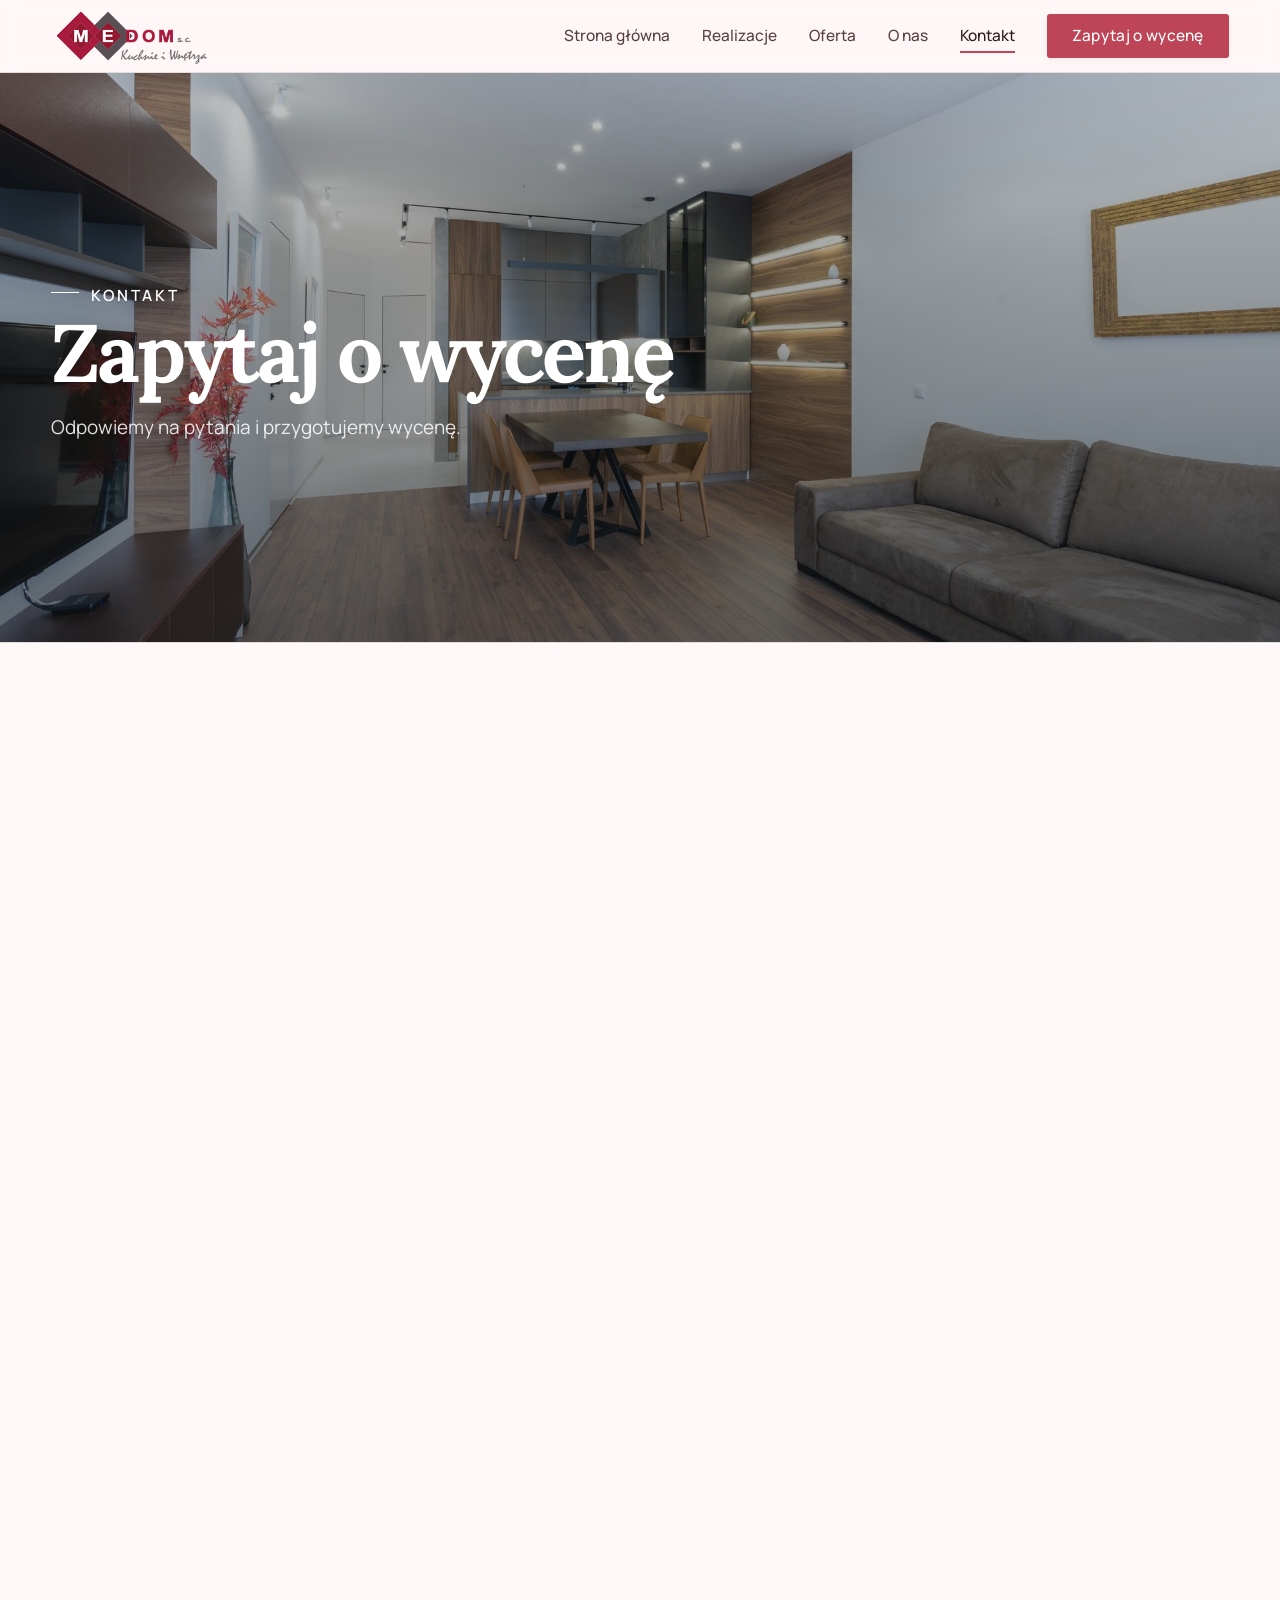
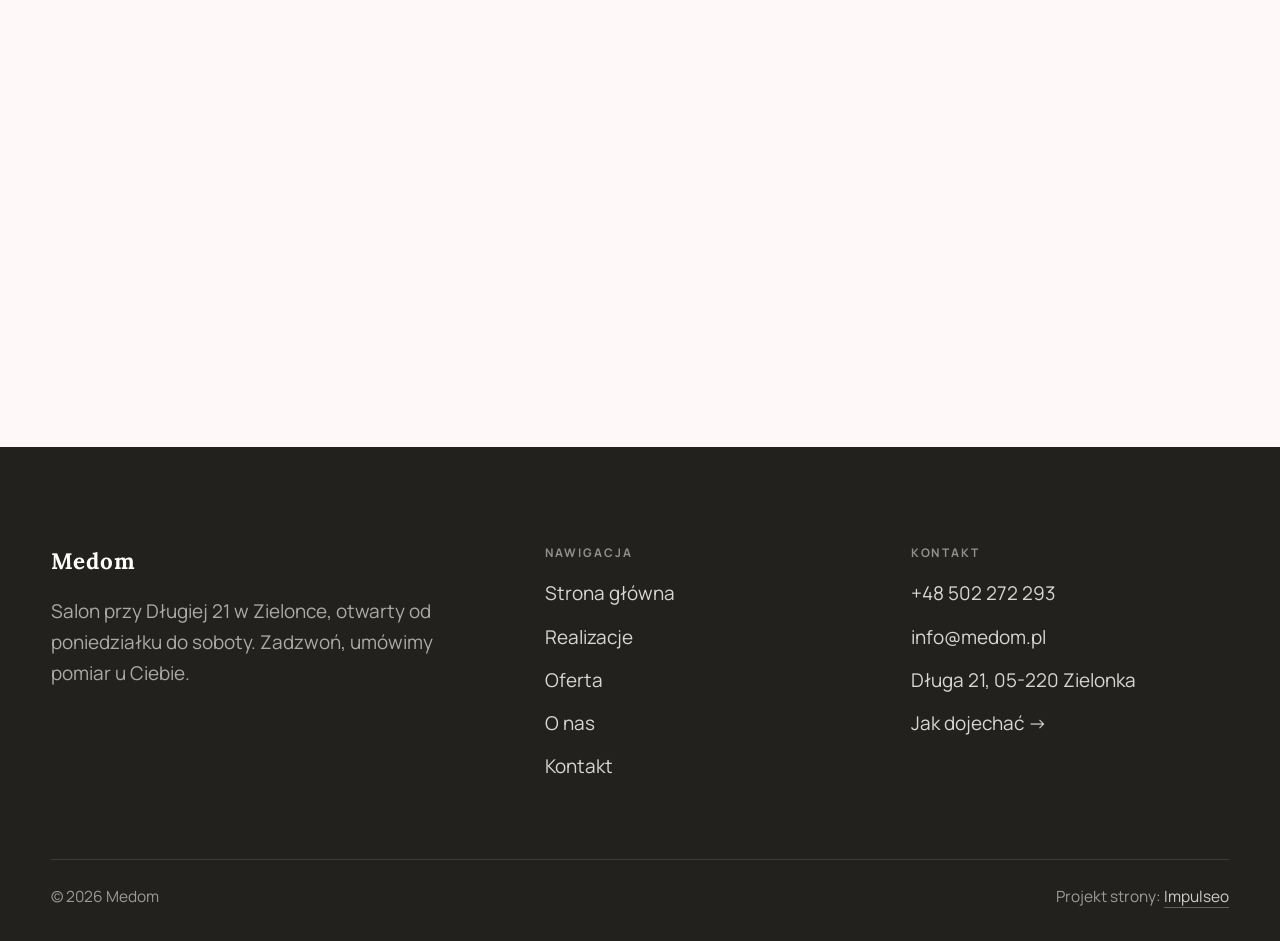
==== kontakt.html @ 3b1c502f "Demo strony: Medom - meble na zamowienie (Zielonka)" ====
<!DOCTYPE html>
<html lang="pl">
<head>
<meta charset="UTF-8">
<meta name="viewport" content="width=device-width, initial-scale=1.0">
<title>Kontakt - Medom</title>
<meta name="description" content="Kontakt Medom - Długa 21, 05-220 Zielonka">
<link rel="preconnect" href="https://fonts.googleapis.com">
<link rel="preconnect" href="https://fonts.gstatic.com" crossorigin>
<link href="https://fonts.googleapis.com/css2?family=Lora:wght@500;600;700&family=Manrope:wght@400;500;600&display=swap" rel="stylesheet">
<link rel="stylesheet" href="assets/styles.css">
</head>
<body>

<header class="nav">
  <div class="wrap nav-inner">
    <a class="brand brand-has-logo" href="index.html"><img class="brand-logo" src="img/logo.png" alt="Medom"></a>
    <nav class="nav-links">
      <a href="index.html">Strona główna</a>
      <a href="realizacje.html">Realizacje</a>
      <a href="oferta.html">Oferta</a>
      <a href="o-nas.html">O nas</a>
      <a href="kontakt.html" class="active">Kontakt</a>
      <a href="kontakt.html" class="btn btn-accent">Zapytaj o wycenę</a>
    </nav>
    <button class="nav-toggle" aria-label="Menu"><span></span><span></span><span></span></button>
  </div>
</header>

<section class="pagehead">
  <img src="img/g3.jpg" alt="Medom - Zapytaj o wycenę">
  <div class="wrap">
    <span class="eyebrow">Kontakt</span>
    <h1>Zapytaj o wycenę</h1>
    <p>Odpowiemy na pytania i przygotujemy wycenę.</p>
  </div>
</section>
<section>
  <div class="wrap contact-grid">
    <div class="reveal">
      <span class="eyebrow">Dane kontaktowe</span>
      <h2 style="margin:var(--space-4) 0 var(--space-6)">Medom</h2>
      <div class="info-list">
        <div class="info-row"><div class="ic"><svg class="ico-tel" width="16" height="16" viewBox="0 0 24 24" fill="none" aria-hidden="true"><path d="M6.6 10.8a15.5 15.5 0 0 0 6.6 6.6l2.2-2.2a1 1 0 0 1 1-.24 11.4 11.4 0 0 0 3.6.58 1 1 0 0 1 1 1V20a1 1 0 0 1-1 1A17 17 0 0 1 3 4a1 1 0 0 1 1-1h3.5a1 1 0 0 1 1 1c0 1.25.2 2.46.58 3.6a1 1 0 0 1-.25 1l-2.23 2.2Z" fill="currentColor"/></svg></div><div><div class="lbl">Telefon</div><a class="val" href="tel:+48502272293">+48 502 272 293</a></div></div>
        <div class="info-row"><div class="ic"><svg class="ico-mail" width="16" height="16" viewBox="0 0 24 24" fill="none" aria-hidden="true"><rect x="3.2" y="5.5" width="17.6" height="13" rx="1.6" stroke="currentColor" stroke-width="1.6"/><path d="M4 7l8 6 8-6" stroke="currentColor" stroke-width="1.6" stroke-linecap="round" stroke-linejoin="round"/></svg></div><div><div class="lbl">E-mail</div><a class="val" href="mailto:info@medom.pl">info@medom.pl</a></div></div>
        <div class="info-row"><div class="ic"><svg class="ico-pin" width="16" height="16" viewBox="0 0 24 24" fill="none" aria-hidden="true"><path d="M12 21s7-6.1 7-11.5A7 7 0 0 0 5 9.5C5 14.9 12 21 12 21Z" stroke="currentColor" stroke-width="1.6" fill="none"/><circle cx="12" cy="9.5" r="2.4" fill="currentColor"/></svg></div><div><div class="lbl">Adres</div><div class="val">Długa 21, 05-220 Zielonka</div></div></div>
      </div>
    </div>
    <div class="reveal">
      <form class="form" action="https://formsubmit.co/info@medom.pl" method="POST">
        <input type="hidden" name="_subject" value="Zapytanie ze strony Medom">
        <input type="hidden" name="_captcha" value="false">
        <input type="hidden" name="_template" value="table">
        <div class="fld"><label for="name">Imię / firma</label><input id="name" name="name" type="text" placeholder="np. Jan Kowalski" required></div>
        <div class="fld"><label for="email">E-mail</label><input id="email" name="email" type="email" placeholder="adres@email.pl" required></div>
        <div class="fld"><label for="phone">Telefon</label><input id="phone" name="phone" type="tel" placeholder="+48 ..."></div>
        <div class="fld"><label for="msg">Czego dotyczy zapytanie?</label><textarea id="msg" name="message" placeholder="Napisz krótko, w czym możemy pomóc" required></textarea></div>
        <button type="submit" class="btn btn-accent" style="width:100%;justify-content:center">Wyślij zapytanie <span class="arr">→</span></button>
        <p class="note">Wiadomość trafi bezpośrednio do nas. Można też zadzwonić: +48 502 272 293.</p>
      </form>
    </div>
  </div>
</section>
<section style="padding-top:0">
  <div class="wrap reveal">
    <iframe class="map" title="Medom - Zielonka" src="https://maps.google.com/maps?q=Medom%20Zielonka&z=15&output=embed" loading="lazy" referrerpolicy="no-referrer-when-downgrade"></iframe>
  </div>
</section>

<footer>
  <div class="wrap">
    <div class="foot-grid">
      <div class="foot-brand">
        <div class="name">Medom</div>
        <p>Salon przy Długiej 21 w Zielonce, otwarty od poniedziałku do soboty. Zadzwoń, umówimy pomiar u Ciebie.</p>
      </div>
      <div class="foot-col">
        <h4>Nawigacja</h4>
        <a href="index.html">Strona główna</a>
        <a href="realizacje.html">Realizacje</a>
        <a href="oferta.html">Oferta</a>
        <a href="o-nas.html">O nas</a>
        <a href="kontakt.html">Kontakt</a>
      </div>
      <div class="foot-col">
        <h4>Kontakt</h4>
        <a href="tel:+48502272293">+48 502 272 293</a>
        <a href="mailto:info@medom.pl">info@medom.pl</a>
        <p>Długa 21, 05-220 Zielonka</p>
        <a href="https://maps.google.com/?cid=6338558490232445719&g_mp=CiVnb29nbGUubWFwcy5wbGFjZXMudjEuUGxhY2VzLkdldFBsYWNlEAIYBCAA" target="_blank" rel="noopener">Jak dojechać →</a>
      </div>
    </div>
    <div class="foot-bot">
      <span>© 2026 Medom</span>
      <span>Projekt strony: <a class="foot-credit" href="https://impulseo.pl" target="_blank" rel="noopener">Impulseo</a></span>
    </div>
  </div>
</footer>


<script src="assets/main.js"></script>
</body>
</html>
---- assets/styles.css ----
/* ============================================================
   STOLBASZ — premium, architektoniczny B2B fit-out
   Jasna paleta, zero brązu. System wg premium-web-craft.
   Projekt strony: Impulseo (impulseo.pl)
   ============================================================ */

:root{
  /* PALETA — jasna, architektoniczna, chłodna */
  --paper:#F3F1EC;          /* główne tło */
  --paper-2:#E6E3DB;        /* sekcje alternatywne (chłodny jasny szary) */
  --paper-3:#E6E3DB;        /* delikatne wypełnienia */
  --ink:#23211E;            /* tekst główny — chłodny grafit */
  --ink-soft:#43403A;       /* nagłówki drugorzędne */
  --muted:#87837A;          /* tekst poboczny */
  --line:rgba(35,33,30,.12);/* hairline */
  --accent:#8A6B3C;         /* stonowany petrol-slate — jedyny akcent */
  --accent-d:#6E5430;
  --accent-soft:rgba(138,107,60,.10);
  --dark:#23211E;           /* sekcje ciemne (stopka/CTA) */

  /* HOVER ZDJĘĆ — JEDEN standard dla całego silnika (decyzja K. 04.08.2026, artefakt z wariantami).
     Delikatny zoom 1.02 + rozjaśnienie. Dawne scale(1.05) ODRZUCONE: skakał kadr.
     Spoczynek lekko przygaszony, ale TYLKO tam, gdzie jest mysz (@media hover:hover) —
     na telefonie zdjęcia zostają w pełnej jasności. */
  --img-zoom:1.02;
  --img-rest:brightness(.95) saturate(.99);
  --img-hot:brightness(1.06) saturate(1.05);
  --img-dur:.55s;

  /* ODSTĘPY — skala 4/8 */
  --space-1:4px; --space-2:8px; --space-3:12px; --space-4:16px; --space-5:24px;
  --space-6:32px; --space-7:48px; --space-8:64px; --space-9:96px; --space-10:128px;

  /* TYPOGRAFIA — fluid clamp() (skala podbita 16.07.2026: większe, czytelniejsze litery — uwaga Adama) */
  --text-sm:clamp(.9rem,.87rem + .12vw,1rem);
  --text-base:clamp(1.08rem,1.04rem + .18vw,1.2rem);
  --text-lg:clamp(1.24rem,1.15rem + .34vw,1.44rem);
  --text-h3:clamp(1.34rem,1.22rem + .55vw,1.66rem);
  --text-h2:clamp(2.1rem,1.66rem + 2.1vw,3.1rem);
  --text-h1:clamp(2.9rem,2.1rem + 4vw,5.1rem);

  /* PROMIENIE — architektoniczne, raczej ostre */
  --r-sm:3px; --r-md:6px; --r-lg:10px;

  /* RUCH */
  --ease:cubic-bezier(.25,.46,.45,.94); --dur:.24s;

  /* CIENIE — miękkie, warstwowe */
  --sh-sm:0 1px 2px rgba(16,24,32,.04), 0 2px 8px rgba(16,24,32,.05);
  --sh-md:0 2px 6px rgba(16,24,32,.05), 0 12px 28px -8px rgba(16,24,32,.12);
  --sh-lg:0 6px 14px rgba(16,24,32,.07), 0 26px 56px -18px rgba(16,24,32,.22);

  --hairline:1px solid var(--line);

  --font-display:'Lora',serif;
  --font-body:'Manrope',sans-serif;
}

*{box-sizing:border-box;margin:0;padding:0}
html{scroll-behavior:smooth}
body{
  font-family:var(--font-body);
  font-size:var(--text-base);
  line-height:1.65;
  color:var(--ink);
  background:var(--paper);
  -webkit-font-smoothing:antialiased;
  text-rendering:optimizeLegibility;
}
img{max-width:100%;display:block}
a{color:inherit;text-decoration:none}

.wrap{width:min(92%,1180px);margin-inline:auto}
section{padding-block:clamp(52px,6.5vw,96px)}

h1,h2,h3{font-family:var(--font-display);font-weight:700;line-height:1.08;letter-spacing:-.02em;color:var(--ink)}
h1{font-size:var(--text-h1);letter-spacing:-.035em}
h2{font-size:var(--text-h2);letter-spacing:-.025em}
h3{font-size:var(--text-h3)}
p{max-width:65ch}

.eyebrow{
  font-family:var(--font-body);
  font-size:var(--text-sm);
  font-weight:600;
  letter-spacing:.18em;
  text-transform:uppercase;
  color:var(--accent);
  display:inline-flex;align-items:center;gap:var(--space-3);
}
/* flex:none + margin-top = kreska trzyma się PIERWSZEJ linii. Wcześniej align-items:center
   centrowało ją względem całego bloku i przy zawinięciu (długi kicker typu
   „…WNĘTRZ · LESZNO · OD 2019") druga linia lądowała z brzydkim wcięciem. */
.eyebrow{align-items:flex-start}
.eyebrow>*,.eyebrow{text-wrap:balance}   /* dlugi kicker lamal sie na sierote typu samo „2019" w drugiej linii */
.eyebrow::before{content:"";width:28px;height:1px;background:var(--accent);display:inline-block;flex:none;margin-top:.62em}

.muted{color:var(--muted)}
.lead{font-size:var(--text-lg);line-height:1.55;color:var(--ink-soft);max-width:50ch}

/* ---------- BUTTONS ---------- */
.btn{
  display:inline-flex;align-items:center;gap:var(--space-2);
  font-weight:600;font-size:var(--text-sm);letter-spacing:.02em;
  padding:var(--space-4) var(--space-6);
  border-radius:var(--r-sm);
  transition:transform var(--dur) var(--ease),box-shadow var(--dur) var(--ease),background var(--dur) var(--ease);
  cursor:pointer;border:1px solid transparent;
}
.btn-accent{background:var(--accent);color:#fff;box-shadow:var(--sh-sm)}
.btn-accent:hover{background:var(--accent-d);transform:translateY(-2px);box-shadow:var(--sh-md)}
.btn-accent:active{transform:translateY(0);box-shadow:var(--sh-sm)}
.btn-ghost{background:transparent;color:var(--ink);border-color:var(--line)}
.btn-ghost:hover{border-color:var(--accent);color:var(--accent);transform:translateY(-2px)}
.btn-light{background:#fff;color:var(--ink);box-shadow:var(--sh-sm)}
.btn-light:hover{transform:translateY(-2px);box-shadow:var(--sh-md)}
.btn .arr{transition:transform var(--dur) var(--ease)}
.btn:hover .arr{transform:translateX(4px)}

/* ---------- NAV ---------- */
.nav{
  position:sticky;top:0;z-index:50;
  background:color-mix(in srgb,var(--paper) 88%,transparent);
  backdrop-filter:saturate(140%) blur(10px);
  border-bottom:var(--hairline);
}
.nav-inner{display:flex;align-items:center;justify-content:space-between;height:72px}
.brand{display:flex;flex-direction:column;line-height:1}
.brand .name{font-family:var(--font-display);font-weight:800;font-size:1.35rem;letter-spacing:.04em}
.brand .sub{font-size:.62rem;letter-spacing:.34em;text-transform:uppercase;color:var(--muted);margin-top:5px}
.nav-links{display:flex;align-items:center;gap:var(--space-6)}
.nav-links a{font-size:var(--text-sm);font-weight:500;color:var(--ink-soft);position:relative;padding-block:4px;transition:color var(--dur) var(--ease)}
.nav-links a::after{content:"";position:absolute;left:0;bottom:0;width:0;height:1.5px;background:var(--accent);transition:width var(--dur) var(--ease)}
.nav-links a:hover,.nav-links a.active{color:var(--ink)}
.nav-links a:hover::after,.nav-links a.active::after{width:100%}
.nav-links .btn{padding:var(--space-2) var(--space-5)}
/* przyciski w nav: właściwy kolor (przebij .nav-links a) + bez podkreślenia */
.nav-links a.btn-accent{color:#fff}
.nav-links a.btn-ghost,.nav-links a.btn-light{color:var(--ink)}
.nav-links a.btn::after{display:none}
.nav-toggle{display:none;background:none;border:none;cursor:pointer;flex-direction:column;gap:5px;padding:8px}
.nav-toggle span{width:24px;height:2px;background:var(--ink);transition:var(--dur)}

/* ---------- HERO (split) ---------- */
.hero{position:relative;overflow:hidden;border-bottom:var(--hairline)}
.hero-grid{display:grid;grid-template-columns:1.05fr .95fr;gap:clamp(24px,4vw,60px);align-items:center;
  padding-block:clamp(36px,4.5vw,64px)}
.hero-copy .eyebrow{margin-bottom:var(--space-5)}
.hero-copy h1{margin-bottom:var(--space-5)}
.hero-copy .lead{margin-bottom:var(--space-7)}
.hero-actions{display:flex;flex-wrap:wrap;gap:var(--space-4)}
.hero-art{position:relative;aspect-ratio:4/3;border-radius:var(--r-lg);overflow:hidden;box-shadow:var(--sh-lg)}
.hero-art img{width:100%;height:100%;object-fit:cover}
.hero-art::after{content:"";position:absolute;inset:0;background:linear-gradient(180deg,transparent 55%,rgba(18,24,28,.28))}
.hero-badge{position:absolute;left:var(--space-5);bottom:var(--space-5);z-index:2;
  background:rgba(252,252,251,.94);backdrop-filter:blur(4px);
  border-radius:var(--r-md);padding:var(--space-4) var(--space-5);box-shadow:var(--sh-md);max-width:78%}
.hero-badge strong{display:block;font-family:var(--font-display);font-size:1rem;letter-spacing:-.01em}
.hero-badge span{font-size:var(--text-sm);color:var(--muted)}

/* ---------- HERO duży / kinowy (strona główna) ---------- */
.hero-cine{position:relative;min-height:clamp(560px,82vh,840px);min-height:clamp(560px,82svh,840px);display:flex;align-items:center;overflow:hidden;border-bottom:var(--hairline)}
.hero-cine>img{position:absolute;inset:0;width:100%;height:100%;object-fit:cover;z-index:0}
.hero-cine::after{content:"";position:absolute;inset:0;z-index:1;
  background:linear-gradient(95deg,rgba(13,18,23,.86) 0%,rgba(13,18,23,.64) 32%,rgba(13,18,23,.24) 62%,rgba(13,18,23,.04) 100%)}
.hero-cine .wrap{position:relative;z-index:2;padding-block:var(--space-8)}
.hero-cine .hero-copy{max-width:660px}
.hero-cine .eyebrow{color:#fff;margin-bottom:var(--space-5)}
.hero-cine .eyebrow::before{background:#fff}
.hero-cine h1{color:#fff;margin-bottom:var(--space-5);font-size:clamp(2.9rem,2rem + 4.4vw,5.2rem);text-wrap:balance}
.hero-cine .lead{color:rgba(255,255,255,.92);max-width:48ch;margin-bottom:var(--space-7)}
.hero-cine .hero-actions{display:flex;flex-wrap:wrap;gap:var(--space-4)}
/* NISKIE OKNO (laptop z dokiem i paskami przeglądarki ma ~700-780 px wysokości widoku):
   H1 do 5.2rem + długi lead nie mieściły się i przyciski wypadały POD krawędź ekranu -
   klient widział stronę bez ani jednego CTA. Skalujemy w dół, zamiast przycinać treść. */
@media(min-width:821px) and (max-height:820px){
  .hero-cine{min-height:clamp(520px,94svh,780px)}
  .hero-cine .wrap{padding-block:var(--space-6)}
  .hero-cine h1{font-size:clamp(2.2rem,1.5rem + 2.6vw,3.6rem);margin-bottom:var(--space-4)}
  .hero-cine .eyebrow{margin-bottom:var(--space-4)}
  .hero-cine .lead{margin-bottom:var(--space-5);max-width:44ch}
}
@media(max-width:680px){
  .hero-cine{min-height:clamp(520px,76vh,640px);min-height:clamp(520px,76svh,640px);align-items:flex-end}
  .hero-cine::after{background:linear-gradient(0deg,rgba(13,18,23,.9) 6%,rgba(13,18,23,.45) 55%,rgba(13,18,23,.25) 100%)}
  .hero-cine .wrap{padding-bottom:var(--space-9)}
  /* TELEFON (~90% oglądających): lead potrafił zająć 8 linii i zepchnąć CTA poza pierwszy ekran.
     Zwężamy interlinię i skalę - treści nie ucinamy, bo to ona sprzedaje. */
  .hero-cine .lead{font-size:.98rem;line-height:1.5;margin-bottom:var(--space-5)}
  .hero-cine .eyebrow{font-size:.72rem;letter-spacing:.13em;margin-bottom:var(--space-4)}
  .hero-cine .eyebrow::before{width:20px}
  .hero-cine h1{margin-bottom:var(--space-4)}
}

/* full-bleed hero variant (podstrony) */
.pagehead{position:relative;min-height:46vh;min-height:46svh;display:flex;align-items:flex-end;overflow:hidden;border-bottom:var(--hairline)}
.pagehead img{position:absolute;inset:0;width:100%;height:100%;object-fit:cover}
.pagehead::after{content:"";position:absolute;inset:0;background:linear-gradient(180deg,rgba(18,24,28,.25),rgba(18,24,28,.62))}
.pagehead .wrap{position:relative;z-index:2;padding-block:var(--space-9);color:#fff}
.pagehead h1{color:#fff;max-width:18ch}
.pagehead .eyebrow{color:#fff}
.pagehead .eyebrow::before{background:#fff}
.pagehead p{color:rgba(255,255,255,.86);margin-top:var(--space-4);max-width:54ch}

/* ---------- STRIP (pasek skrótów / liczby) ---------- */
.strip{background:var(--dark);color:#fff}
/* PASEK HASEŁ — standard 04.08.2026 (decyzja K.): 5 haseł w JEDNYM rzędzie, tekst WYŚRODKOWANY,
   węższe marginesy boczne niż reszta strony (pasek ma iść szerzej), równe wysokości kolumn. */
.strip .wrap{width:min(96%,1440px);display:grid;grid-template-columns:repeat(5,1fr);
  gap:var(--space-5);padding-block:var(--space-7);align-items:stretch}
.strip .item .k{font-family:var(--font-display);font-size:clamp(1.05rem,.82rem + .85vw,1.55rem);
  font-weight:800;letter-spacing:-.02em;color:#fff;line-height:1.18;text-wrap:balance}
.strip .item .v{font-size:var(--text-sm);color:rgba(255,255,255,.66);margin-top:var(--space-2);line-height:1.4}
.strip .item{border-left:2px solid var(--accent);padding-inline:var(--space-4);
  text-align:center;display:flex;flex-direction:column;justify-content:center}
/* liczba kolumn = liczba haseł, żeby ostatnie nie zostawało samo w drugim rzędzie.
   Klasę n-N nadaje multipage.py; domyślnie (bez klasy) pasek jest 5-kolumnowy. */
.strip.n-2 .wrap{grid-template-columns:repeat(2,1fr)}
.strip.n-3 .wrap{grid-template-columns:repeat(3,1fr)}
.strip.n-4 .wrap{grid-template-columns:repeat(4,1fr);gap:var(--space-6)}
.strip.n-4 .item .k{font-size:clamp(1.3rem,1rem + 1.1vw,2rem)}
.strip.n-6 .wrap{grid-template-columns:repeat(6,1fr);gap:var(--space-4)}
.strip.n-6 .item .k{font-size:clamp(.98rem,.8rem + .7vw,1.35rem)}
/* równe łamanie: zamiast "długa linia + jedno słowo" obie linie zbliżonej długości */
.strip .item .k{text-wrap:balance}

/* ---------- SECTION HEAD ---------- */
.head{max-width:48rem;margin-bottom:var(--space-8)}
.head.center{margin-inline:auto;text-align:center}
.head .eyebrow{margin-bottom:var(--space-4)}
.head h2{margin-bottom:var(--space-4)}
.head p{color:var(--muted);font-size:var(--text-lg);line-height:1.55}
.head.center p{margin-inline:auto}

/* ---------- INTRO SPLIT ---------- */
.split{display:grid;grid-template-columns:.92fr 1.08fr;gap:clamp(28px,5vw,80px);align-items:center}
.split.rev{grid-template-columns:1.08fr .92fr}
.split.rev .split-art{order:-1}
.split-art{position:relative;aspect-ratio:5/4;border-radius:var(--r-lg);overflow:hidden;box-shadow:var(--sh-lg)}
.split-art img{width:100%;height:100%;object-fit:cover}
.split-copy h2{margin-bottom:var(--space-5)}
.split-copy p+p{margin-top:var(--space-4)}
.split-copy .btn{margin-top:var(--space-6)}

/* ---------- SERVICES (zakres) ---------- */
.svc-grid{display:grid;grid-template-columns:repeat(auto-fit,minmax(280px,1fr));gap:var(--space-5)}
.svc{background:#fff;border:var(--hairline);border-radius:var(--r-md);padding:var(--space-7) var(--space-6);
  transition:transform var(--dur) var(--ease),box-shadow var(--dur) var(--ease),border-color var(--dur) var(--ease);
  position:relative;overflow:hidden}
.svc::before{content:"";position:absolute;left:0;top:0;width:3px;height:0;background:var(--accent);transition:height var(--dur) var(--ease)}
.svc:hover{transform:translateY(-4px);box-shadow:var(--sh-md);border-color:transparent}
.svc:hover::before{height:100%}
.svc .ic{font-family:var(--font-display);font-size:.8rem;font-weight:700;letter-spacing:.12em;color:var(--accent);margin-bottom:var(--space-4)}
.svc h3{margin-bottom:var(--space-3);font-size:1.22rem}
.svc p{color:var(--muted);font-size:var(--text-base);line-height:1.6}

/* big detailed service rows */
.svc-row{display:grid;grid-template-columns:.8fr 1.2fr;gap:clamp(20px,4vw,60px);align-items:center;padding-block:var(--space-8)}
.svc-row+.svc-row{border-top:var(--hairline)}
.svc-row.rev{grid-template-columns:1.2fr .8fr}
/* Naprzemienny układ wierszy oferty: co drugi wiersz ma zdjęcie po PRAWEJ.
   Było `order:-1` — martwy kod, bo zdjęcie i tak jest pierwszym dzieckiem w HTML,
   więc wszystkie wiersze wyglądały identycznie (zdjęcie zawsze z lewej), a `rev`
   zmieniało tylko szerokość kolumn. Znalezione 29.07.2026 przy różnicowaniu kierunków
   animacji (pomiar pozycji: art.mid 390/502 przy row.mid 756 — zawsze lewa strona). */
.svc-row.rev .svc-row-art{order:2}
.svc-row-art{aspect-ratio:4/3;border-radius:var(--r-md);overflow:hidden;box-shadow:var(--sh-md)}
.svc-row-art img{width:100%;height:100%;object-fit:cover}
.svc-row h3{font-size:1.5rem;margin-bottom:var(--space-4)}
.svc-row .num{font-family:var(--font-display);font-size:.85rem;font-weight:700;letter-spacing:.14em;color:var(--accent);display:block;margin-bottom:var(--space-3)}
.svc-row ul{list-style:none;margin-top:var(--space-4);display:flex;flex-direction:column;gap:var(--space-2)}
.svc-row li{position:relative;padding-left:var(--space-5);color:var(--muted);font-size:var(--text-base)}
.svc-row li::before{content:"";position:absolute;left:0;top:.62em;width:8px;height:1px;background:var(--accent)}

/* ---------- GALLERY (realizacje) ---------- */
.gallery{display:grid;grid-template-columns:repeat(12,1fr);gap:var(--space-4);grid-auto-rows:200px}
/* GALERIA MASONRY — pionowe zdjęcia (portrety beauty/wellness) bez przycinania: kolumny, height auto */
.gallery-masonry{column-count:3;column-gap:var(--space-4)}
@media(max-width:900px){.gallery-masonry{column-count:2}}
@media(max-width:560px){.gallery-masonry{column-count:1}}
.gallery-masonry .m-tile{break-inside:avoid;margin:0 0 var(--space-4);padding:0;position:relative;overflow:hidden;border-radius:var(--r-md);border:1px solid var(--line)}
.gallery-masonry .m-tile img{width:100%;height:auto;display:block}
.gallery-masonry .m-tile .cap{position:absolute;left:0;right:0;bottom:0;padding:var(--space-4);color:#fff;background:linear-gradient(0deg,rgba(0,0,0,.55),transparent);font-size:var(--text-sm)}
.gallery-masonry .m-tile .cap small{display:block;font-weight:400;opacity:.78;letter-spacing:.04em;text-transform:uppercase;font-size:.66rem;margin-top:3px}
.tile{position:relative;overflow:hidden;border-radius:var(--r-md);box-shadow:var(--sh-sm);
  transition:transform var(--dur) var(--ease),box-shadow var(--dur) var(--ease)}
.tile img{width:100%;height:100%;object-fit:cover;
  transition:transform var(--img-dur) var(--ease),filter var(--img-dur) var(--ease)}
.tile:hover{box-shadow:var(--sh-md)}
.tile .cap{position:absolute;left:0;right:0;bottom:0;padding:var(--space-5) var(--space-4) var(--space-4);
  background:linear-gradient(transparent,rgba(18,24,28,.78));color:#fff;
  font-size:var(--text-sm);font-weight:600;letter-spacing:.01em;
  opacity:0;transform:translateY(8px);transition:var(--dur) var(--ease)}
.tile:hover .cap{opacity:1;transform:translateY(0)}
.tile .cap small{display:block;font-weight:400;opacity:.78;letter-spacing:.04em;text-transform:uppercase;font-size:.66rem;margin-top:3px}
/* bento spans */
.t-wide{grid-column:span 6}
.t-tall{grid-column:span 6;grid-row:span 2}
.t-std{grid-column:span 6}
.t-third{grid-column:span 4}
.t-two3{grid-column:span 8}

/* ---------- TRUST / WIARYGODNOŚĆ ---------- */
.trust{background:var(--paper-2)}
.trust-grid{display:grid;grid-template-columns:repeat(auto-fit,minmax(240px,1fr));gap:var(--space-5);margin-top:var(--space-7)}
.trust-card{background:#fff;border-radius:var(--r-md);padding:var(--space-7) var(--space-6);box-shadow:var(--sh-sm);border-top:3px solid var(--accent)}
.trust-card .big{font-family:var(--font-display);font-size:clamp(1.8rem,1.3rem + 1.6vw,2.6rem);font-weight:800;letter-spacing:-.02em;color:var(--ink);line-height:1}
.trust-card h3{font-size:1.12rem;margin:var(--space-3) 0 var(--space-2)}
.trust-card p{color:var(--muted);font-size:var(--text-base);line-height:1.55}

/* ---------- CTA band ---------- */
.cta{background:var(--dark);color:#fff;position:relative;overflow:hidden}
.cta .wrap{display:grid;grid-template-columns:1.4fr .6fr;gap:var(--space-7);align-items:center;position:relative;z-index:2}
.cta h2{color:#fff;max-width:20ch}
.cta p{color:rgba(255,255,255,.74);margin-top:var(--space-4)}
.cta-actions{display:flex;flex-direction:column;gap:var(--space-3);align-items:flex-start}
.cta::before{content:"";position:absolute;right:-80px;top:-80px;width:360px;height:360px;border-radius:50%;
  background:radial-gradient(circle,var(--accent-soft),transparent 70%)}

/* ---------- CONTACT ---------- */
.contact-grid{display:grid;grid-template-columns:.85fr 1.15fr;gap:clamp(28px,4vw,56px);align-items:start}
.info-list{display:flex;flex-direction:column;gap:var(--space-2)}
.info-row{display:flex;gap:var(--space-4);align-items:flex-start;padding-block:var(--space-4);border-bottom:var(--hairline)}
.info-row .ic{flex:none;width:42px;height:42px;display:grid;place-items:center;border-radius:50%;
  background:var(--accent-soft);color:var(--accent);font-size:1.05rem}
.info-row .lbl{font-size:.72rem;letter-spacing:.14em;text-transform:uppercase;color:var(--muted)}
.info-row .val{font-weight:600;font-size:var(--text-base);margin-top:2px}
.info-row a.val:hover{color:var(--accent)}
.map{border:none;border-radius:var(--r-lg);box-shadow:var(--sh-md);width:100%;height:100%;min-height:380px;filter:grayscale(.2) contrast(1.02)}
.form{background:#fff;border:var(--hairline);border-radius:var(--r-lg);padding:clamp(24px,3vw,40px);box-shadow:var(--sh-sm)}
.form .fld{margin-bottom:var(--space-5)}
.form label{display:block;font-size:var(--text-sm);font-weight:600;margin-bottom:var(--space-2)}
.form input,.form textarea{width:100%;font-family:inherit;font-size:var(--text-base);color:var(--ink);
  padding:var(--space-4);border:var(--hairline);border-radius:var(--r-sm);background:var(--paper);transition:border-color var(--dur)}
.form input:focus,.form textarea:focus{outline:none;border-color:var(--accent);background:#fff}
.form textarea{resize:vertical;min-height:120px}
.form .note{font-size:var(--text-sm);color:var(--muted);margin-top:var(--space-3)}

/* ---------- FOOTER ---------- */
footer{background:var(--dark);color:#fff;padding-block:var(--space-9) var(--space-6)}
.foot-grid{display:grid;grid-template-columns:1.4fr 1fr 1fr;gap:var(--space-7);margin-bottom:var(--space-8)}
.foot-brand .name{font-family:var(--font-display);font-weight:800;font-size:1.4rem;letter-spacing:.04em}
.foot-brand p{color:rgba(255,255,255,.62);margin-top:var(--space-4);font-size:var(--text-base);max-width:38ch}
.foot-col h4{font-size:.74rem;letter-spacing:.16em;text-transform:uppercase;color:rgba(255,255,255,.5);margin-bottom:var(--space-4)}
.foot-col a,.foot-col p{display:block;color:rgba(255,255,255,.82);font-size:var(--text-base);margin-bottom:var(--space-3)}
.foot-col a:hover{color:#fff}
.foot-bot{border-top:1px solid rgba(255,255,255,.12);padding-top:var(--space-5);display:flex;justify-content:space-between;flex-wrap:wrap;gap:var(--space-3);
  font-size:var(--text-sm);color:rgba(255,255,255,.55)}
.foot-bot a:hover{color:#fff}
/* Podpis w stopce = klikalny link do impulseo.pl (31.07.2026). Ma być WIDOCZNIE klikalny,
   ale nie krzyczeć - stąd sam kolor jaśniejszy + delikatne podkreślenie na najeździe. */
.foot-bot a.foot-credit{color:rgba(255,255,255,.78);text-decoration:none;border-bottom:1px solid rgba(255,255,255,.28)}
.foot-bot a.foot-credit:hover{color:#fff;border-bottom-color:#fff}

/* ---------- REVEAL ---------- */
.reveal{opacity:0;transform:translateY(22px);transition:opacity .6s var(--ease),transform .6s var(--ease)}
.reveal.in{opacity:1;transform:none}

/* ---------- RESPONSIVE ---------- */
@media(max-width:920px){
  .hero-grid,.split,.split.rev,.svc-row,.svc-row.rev,.cta .wrap,.contact-grid,.foot-grid{grid-template-columns:1fr}
  .split.rev .split-art,.svc-row.rev .svc-row-art{order:0}
  .hero-art{aspect-ratio:16/10;max-height:420px}
  .strip .wrap,.strip.n-2 .wrap,.strip.n-3 .wrap,.strip.n-4 .wrap,.strip.n-6 .wrap{grid-template-columns:repeat(2,1fr);gap:var(--space-6)}
  .strip .item .k,.strip.n-6 .item .k{font-size:clamp(1.3rem,1.1rem + 1vw,2rem)}
  .gallery{grid-auto-rows:180px}
  .t-wide,.t-tall,.t-std,.t-third,.t-two3{grid-column:span 6}
  .t-tall{grid-row:span 1}
  .cta-actions{flex-direction:row;flex-wrap:wrap}
  .foot-grid{gap:var(--space-6)}
}
@media(max-width:680px){
  .nav-links{position:fixed;inset:72px 0 auto 0;background:var(--paper);flex-direction:column;align-items:stretch;
    gap:0;padding:var(--space-4) 6%;border-bottom:var(--hairline);box-shadow:var(--sh-md);
    transform:translateY(-120%);transition:transform var(--dur) var(--ease)}
  .nav-links.open{transform:translateY(0)}
  .nav-links a{padding-block:var(--space-4);border-bottom:var(--hairline)}
  .nav-links .btn{margin-top:var(--space-3);justify-content:center}
  .nav-toggle{display:flex}
  .strip .wrap,.strip.n-2 .wrap,.strip.n-3 .wrap,.strip.n-4 .wrap,.strip.n-6 .wrap{grid-template-columns:1fr}
  .gallery{grid-template-columns:repeat(6,1fr)}
  .foot-grid{grid-template-columns:1fr}
}
@media(prefers-reduced-motion:reduce){
  *{animation-duration:.01ms!important;transition:none!important}
  .reveal{opacity:1!important;transform:none!important}
  html{scroll-behavior:auto}
}

/* ============================================================
   PREMIUM LAYER — destylat deep-researchu branż (anty-AI, spokój).
   Zmienne STOLBASZ (--accent/--ink/--paper/--line/--dark). Ruch ledwo
   zauważalny, krzywa cubic-bezier(.16,.84,.44,1); prefers-reduced-motion
   pokryte blanketem wyżej. Karty hairline zamiast cieni = #1 sygnał „nie-AI".
   ============================================================ */

/* więcej oddechu między sekcjami (liderzy: 110-130px) */
section{padding-block:clamp(64px,8vw,128px)}

/* 1) Aksamitny reveal — dłuższa, miękka krzywa zamiast „skoku" */
.reveal{transition:opacity .9s cubic-bezier(.16,.84,.44,1),transform .9s cubic-bezier(.16,.84,.44,1);will-change:opacity,transform}
/* stagger TYLKO w galerii (tam pozycja = porządek dzieci) */
.gallery .reveal:nth-child(2){transition-delay:.07s}
.gallery .reveal:nth-child(3){transition-delay:.14s}
.gallery .reveal:nth-child(4){transition-delay:.21s}
.gallery .reveal:nth-child(5){transition-delay:.28s}
.gallery .reveal:nth-child(6){transition-delay:.35s}

/* 2) Hero STATYCZNY na .hero-cine — Ken Burns CAŁKIEM WYŁĄCZONY 26.06 (3. zgłoszenie Szymona).
   GENEZA: animowanie scale na <img> hero z teksturami (cegły/framugi) re-samplinguje obraz
   klatka po klatce → na części ekranów drobne drganie/shimmer = „heroshot się trzęsie".
   translateY usunięto wcześniej, scale-only + will-change/GPU NIE wystarczyły do GWARANCJI gładkości.
   Krzysztof zażądał pewności („make sure, że błąd się nie pojawi") > efekt. Zero animacji = 0% drgania.
   Delikatny zoom zostaje TYLKO w pełnoekranowych hero gastro/studio (hg-bg/hs-bg — tło, inny
   mechanizm, chwalone, nigdy nie zgłaszane). NIE wracać do KB na .hero-cine bez realnego testu
   na sprzęcie klienta — to ryzyko regresji „trzęsienia”. */
/* BEZPIECZNY "wow" na hero = jednorazowy FADE-IN (opacity), nie zoom.
   opacity nie dotyka bitmapy → gładkie na KAŻDYM zdjęciu/ekranie/GPU, zero ryzyka migotania.
   Geometryczny ruch (scale/translate) na .hero-cine jest ZAKAZANY (bramka pilnuje). */
@keyframes heroFade{from{opacity:0}to{opacity:1}}
.hero-cine>img{transform:none;animation:heroFade 1.1s ease-out both}

/* 3) Akcentowy hairline pod nagłówkiem sekcji, który „rysuje się" przy wejściu */
.head h2{position:relative;padding-bottom:18px}
.head h2::after{content:"";position:absolute;left:0;bottom:0;height:1px;width:0;background:var(--accent);transition:width 1s cubic-bezier(.16,.84,.44,1) .15s}
.head.center h2::after{left:50%;transform:translateX(-50%)}
.head.reveal.in h2::after,.head.center.reveal.in h2::after{width:54px}

/* 4) Karty HAIRLINE zamiast cieni/zaokrągleń (najmocniejszy anty-AI detal) */
.svc{background:transparent;border:1px solid var(--line);border-radius:var(--r-sm);box-shadow:none}
.svc:hover{box-shadow:none;border-color:var(--accent);transform:translateY(-3px)}
.trust-card{background:transparent;box-shadow:none;border:1px solid var(--line);border-top:2px solid var(--accent);border-radius:var(--r-sm)}
.tile{box-shadow:none;border-radius:var(--r-sm)}
.tile:hover{box-shadow:none}

/* 5) Sticky-nav kondensuje się po przewinięciu (sygnał dopracowania) */
.nav{transition:box-shadow .4s ease,background .4s ease}
.nav.is-stuck{box-shadow:0 1px 0 var(--line),0 14px 30px -24px rgba(0,0,0,.45)}
.nav-inner{transition:height .35s var(--ease)}
.nav.is-stuck .nav-inner{height:60px}

/* 6) MANIFESTO — pełnoekranowy cytat-bohater (zastępuje generyczne „Dlaczego my") */
.manifesto{background:var(--paper-2);text-align:center}
.manifesto .wrap{max-width:60rem}
.manifesto p{font-family:var(--font-display);font-style:italic;font-size:clamp(1.6rem,1rem + 2.4vw,2.8rem);line-height:1.32;color:var(--ink-soft);margin-inline:auto;max-width:26ch;position:relative;padding-top:var(--space-8)}
.manifesto p::before{content:"";position:absolute;top:0;left:50%;transform:translateX(-50%);width:54px;height:1px;background:var(--accent)}
.manifesto p span{color:var(--accent);font-style:italic}

/* 7) GATEWAYS — 3 duże bramy-zdjęcia (zamiast paska menu usług) */
.gateways{display:grid;grid-template-columns:repeat(3,1fr);gap:var(--space-4)}
.gateway{position:relative;aspect-ratio:3/4;overflow:hidden;border-radius:var(--r-sm);display:block}
.gateway img{width:100%;height:100%;object-fit:cover;
  transition:transform var(--img-dur) var(--ease),filter var(--img-dur) var(--ease)}
.gateway::after{content:"";position:absolute;inset:0;background:linear-gradient(180deg,transparent 38%,rgba(18,24,28,.74))}
/* ===== HOVER ZDJĘĆ — jedno miejsce dla WSZYSTKICH kafli ze zdjęciem (K. 04.08.2026) ===== */
@media(hover:hover){
  .tile img,.gateway img,.m-tile img{filter:var(--img-rest)}
  .tile:hover img,
  .gateway:hover img,
  .m-tile:hover img{transform:scale(var(--img-zoom));filter:var(--img-hot)}
}
.m-tile img{transition:transform var(--img-dur) var(--ease),filter var(--img-dur) var(--ease)}
.gateway .g-ttl{position:absolute;left:0;right:0;bottom:0;z-index:2;padding:var(--space-6) var(--space-5);color:#fff;font-family:var(--font-display);font-size:1.45rem;letter-spacing:-.01em;line-height:1.15}
.gateway .g-ttl small{display:block;font-family:var(--font-body);font-size:var(--text-sm);font-weight:400;opacity:.82;letter-spacing:.03em;margin-top:5px}
@media(max-width:760px){.gateways{grid-template-columns:1fr}.gateway{aspect-ratio:16/10}}

/* 8) LOGO klienta w nagłówku (gdy podane --logo) */
/* 52px domyślnie (feedback Bartka 06.07.2026: 40px ginęło, uwaga padła 3x; ~56px sprawdzone na żywym demie anna-borowiec-makeup) */
.brand-logo{height:64px;width:auto;max-width:300px;object-fit:contain;display:block}
.nav.is-stuck .brand-logo{height:52px}
@media(max-width:680px){.brand-logo{height:46px;max-width:210px}}


/* === RWD: nagłówki na wąskich ekranach (dodane 17.07.2026 razem z fixem clamp) ===
   Po przywróceniu działania clamp() dolna granica --text-h1 (2.9rem) rozpychała
   dokument przy długich polskich słowach na telefonach. Tu ją zjeżdżamy. */
@media (max-width:560px){
  :root{
    --text-h1:clamp(1.9rem, 1.15rem + 4.4vw, 2.7rem);
    --text-h2:clamp(1.5rem, 1rem + 3vw, 2.1rem);
  }
  .hero-cine h1{font-size:clamp(1.9rem, 1.15rem + 4.4vw, 2.7rem)}
  h1,h2{overflow-wrap:break-word}
}

/* GODZINY (godziny_grid z briefu) — dzień po lewej, godziny po prawej. Wcześniej BRAK stylu
   powodował sklejenie "Poniedziałek-Piątek8:00-20:00" (dodane 2026-07-21). Neutralne dla dem bez grafiku. */
.godz{display:flex;flex-direction:column;gap:2px;max-width:440px;margin-top:8px}
.godz-row{display:flex;justify-content:space-between;align-items:baseline;gap:24px;padding:10px 0;border-bottom:1px solid var(--line)}
.godz-row:last-child{border-bottom:0}
.godz-row b{font-weight:600;color:var(--ink)}
.godz-row span{color:var(--muted);white-space:nowrap}

/* === MOTION LAYER v2 (silnik) === */
/* ============================================================
   MOTION LAYER v2 — warstwa RUCHU wspólna dla wszystkich rodzin (2026-07-26)
   ------------------------------------------------------------
   PO CO: dema były technicznie poprawne, ale statyczne („za mało efektowne",
   K. 26.07). Ta warstwa dokłada to, co dziś odróżnia stronę premium od
   porządnej: maskowane wejście nagłówków, zdjęcia odsłaniane kurtyną + zoom-out,
   parallax sterowany scrollem (CSS scroll-driven, zero JS w pętli scrolla),
   płynne przejścia MIĘDZY podstronami (View Transitions), stagger siatek.

   ZASADY BEZPIECZEŃSTWA (wynikają z realnych wpadek — NIE łamać):
   1. ⛔ ZERO ruchu geometrycznego na `.hero-cine>img` — skalowanie teksturowanej
      bitmapy = shimmer („heroshot się trzęsie", 3x Szymon). Hero rusza się TYLKO
      tekstem i tylko raz. Bramka predeploy tego pilnuje.
   2. Stan początkowy (ukrycie) ustawia ZAWSZE JavaScript przez klasę `.mt-on`
      na <html>. Bez JS / przy błędzie JS strona wygląda dokładnie jak przed tą
      warstwą — nigdy pusty ekran (wpadka Zmalovane 29.06).
   3. Używamy osobnych właściwości `scale:` / `translate:` zamiast `transform:` —
      dzięki temu wejście NIE kasuje istniejących hoverów (które jadą na transform).
   4. Każdy efekt „drogi" (parallax) tylko desktop + tylko gdy przeglądarka umie
      scroll-driven animations. Mobile dostaje sam fade/mask (bateria, jank).
   5. prefers-reduced-motion wyłącza wszystko (blanket w base.css + własne guardy).
   ============================================================ */

:root{
  --mt-ease:cubic-bezier(.16,.84,.44,1);
  --mt-step:70ms;          /* odstęp między kolejnymi elementami siatki */
}

/* ---------- 1) STAGGER — kolejne elementy siatki wchodzą po sobie ----------
   JS ustawia --i (numer w grupie). Podbita specyficzność (:nth-child(n)) bije
   sztywne delaye galerii z base.css, nie ruszając tamtego pliku. */
.reveal{transition-delay:calc(var(--i,0) * var(--mt-step))}
.gallery .reveal:nth-child(n),
.gateways .reveal:nth-child(n),
.svc-grid .reveal:nth-child(n){transition-delay:calc(var(--i,0) * var(--mt-step))}

/* dłuższy, bardziej „aksamitny" dojazd + delikatny zoom-out całej karty */
.mt-on .reveal{transition-duration:1s,1s}

/* ---------- 2) NAGŁÓWKI — wjazd linia po linii zza maski ----------
   JS dzieli tekst na realne linie (po pomiarze) i owija w .mt-line>i.
   Efekt „szuflady": litery wjeżdżają z dołu, obcięte krawędzią linii. */
/* 27.07.2026: zapas .08em był za mały - JS mierzy linie ZANIM doładuje się webfont, więc po
   podmianie fontu tekst rośnie i maska ucina dolną część linii (na telefonie widać było ucięte
   „pomiaru po montaż." nachodzące na akapit). Większy zapas + maska znika po wjeździe,
   bo wtedy nie jest już do niczego potrzebna. */
.mt-lines .mt-line{display:block;overflow:hidden;padding-bottom:.2em;margin-bottom:-.2em}
.mt-lines.mt-in .mt-line{animation:mt-unmask 0s linear 1.4s forwards}
@keyframes mt-unmask{to{overflow:visible}}
.mt-lines .mt-line > i{
  display:block;font-style:inherit;
  translate:0 108%;
  transition:translate 1.05s var(--mt-ease) var(--mt-d,0s);
}
.mt-lines.mt-in .mt-line > i{translate:0 0}

/* wariant awaryjny (nagłówek ma zagnieżdżony markup → nie dzielimy na linie) */
.mt-fade{opacity:0;translate:0 18px;transition:opacity .9s var(--mt-ease) var(--mt-d,0s),translate .9s var(--mt-ease) var(--mt-d,0s)}
.mt-fade.mt-in{opacity:1;translate:0 0}

/* ---------- 3) ZDJĘCIA — odsłanianie „kurtyną" + zoom-out do naturalnej skali ----
   clip-path jedzie od dołu do góry, jednocześnie obraz schodzi z 1.10 do 1.
   Uwaga: `scale:` (nie transform) → hover .tile:hover img{transform:scale(var(--img-zoom))}
   nadal działa i nie kłóci się z wejściem (standard hoveru: base.css, K. 04.08.2026). */
.mt-on .mt-ph > img,
.mt-on .mt-ph > picture > img{
  clip-path:inset(0 0 100% 0);
  scale:1.10;
  transition:clip-path 1.15s var(--mt-ease) var(--mt-d,0s),
             scale 1.6s var(--mt-ease) var(--mt-d,0s);
}
.mt-on .mt-ph.in > img,
.mt-on .in .mt-ph > img,
.mt-on .mt-ph.mt-in > img,
.mt-on .mt-ph.in > picture > img,
.mt-on .in .mt-ph > picture > img{clip-path:inset(0 0 0 0);scale:1}

/* ---------- 3b) KIERUNEK KURTYNY — RÓŻNICOWANY (29.07.2026, pomysł K.) ----------
   Było: KAŻDE zdjęcie na stronie odsłaniało się identycznie, z góry w dół. Przy 15 zdjęciach
   ten sam ruch 15 razy czyta się jak szablon.

   Research (Emil Kowalski „The Magic of Clip Path" + praktyka scroll-reveal):
   reveal ma być ODSŁONIĘCIEM treści, nie ozdobą — więc kierunek nie może być losowy.
   Losowanie przy każdym wejściu sprawia, że ta sama sekcja zachowuje się inaczej po powrocie
   i strona robi się nerwowa. Dlatego kierunek wynika Z UKŁADU (deterministycznie):

   • zdjęcie OBOK TEKSTU (split/oferta)  → kurtyna pozioma, jedzie OD STRONY TEKSTU ku zdjęciu:
     oko już tam wędruje, więc ruch kontynuuje czytanie zamiast z nim walczyć;
   • KAFLE W SIATCE  → lustrzanie: lewa kolumna odsłania się od lewej, prawa od prawej,
     środek pionowo. Siatka „otwiera się" na zewnątrz, zamiast 6 razy powtórzyć ten sam gest;
   • pojedyncze zdjęcie w treści → pionowo (zgodnie z kierunkiem przewijania).

   Jedna scena = jeden spójny system, nigdy 4 różne kierunki obok siebie.
   Technicznie: tylko clip-path + scale (kompozytor, bez layoutu), ten sam czas i easing
   co dotąd — zmienia się WYŁĄCZNIE oś. */
.mt-on .mt-ph[data-dir="right"] > img,
.mt-on .mt-ph[data-dir="right"] > picture > img{clip-path:inset(0 100% 0 0)}   /* widać najpierw lewą krawędź */
.mt-on .mt-ph[data-dir="left"] > img,
.mt-on .mt-ph[data-dir="left"] > picture > img{clip-path:inset(0 0 0 100%)}    /* widać najpierw prawą krawędź */
.mt-on .mt-ph[data-dir="up"] > img,
.mt-on .mt-ph[data-dir="up"] > picture > img{clip-path:inset(100% 0 0 0)}      /* wychodzi z dołu do góry */
.mt-on .mt-ph[data-dir] .in > img,
.mt-on .mt-ph[data-dir].in > img,
.mt-on .in .mt-ph[data-dir] > img,
.mt-on .mt-ph[data-dir].mt-in > img,
.mt-on .mt-ph[data-dir].in > picture > img,
.mt-on .in .mt-ph[data-dir] > picture > img{clip-path:inset(0 0 0 0)}
/* dryf skali w OSI kurtyny — obraz „dojeżdża" w tę samą stronę, w którą się odsłania.
   Bez tego pozioma kurtyna przy pionowym zoomie wygląda jak dwa niezgrane ruchy. */
.mt-on .mt-ph[data-dir="right"] > img{transform-origin:left center}
.mt-on .mt-ph[data-dir="left"] > img{transform-origin:right center}
.mt-on .mt-ph[data-dir="up"] > img{transform-origin:center bottom}

/* podpis kafla — delikatnie widoczny od razu, pełny na hover (mniej „martwych" kafli) */
.mt-on .tile .cap{opacity:.001}
.mt-on .tile.in .cap{opacity:.9;translate:0 0;transform:none}
.mt-on .tile.in:hover .cap{opacity:1}

/* ---------- 4) PARALLAX — sterowany scrollem, natywnym CSS (bez JS) ----------
   animation-timeline:view() = przeglądarka sama liczy postęp elementu w oknie.
   Zero listenerów scrolla → zero janku. Desktop only, tylko gdy wspierane. */
@supports (animation-timeline: view()){
  @media (prefers-reduced-motion:no-preference) and (min-width:900px){
    .mt-para{overflow:hidden}
    .mt-para > img{
      height:114%;
      position:relative;top:-7%;
      animation:mtPara linear both;
      animation-timeline:view();
      animation-range:cover 0% cover 100%;
      will-change:translate;
    }
    @keyframes mtPara{from{translate:0 -4.5%}to{translate:0 4.5%}}

    /* sekcje wchodzą z lekkim „oddechem" — zanika przy wyjeździe z ekranu */
    .mt-breathe{
      animation:mtBreathe linear both;
      animation-timeline:view();
      animation-range:entry 0% entry 70%;
    }
    @keyframes mtBreathe{from{opacity:.35}to{opacity:1}}
  }
}

/* ---------- 4b) ŻYWY NAGŁÓWEK — przenikanie kadrów ----------
   Warstwy leżą DOKŁADNIE na zdjęciu hero i różnią się tylko przezroczystością.
   ⛔ Żadnego scale/translate — to skalowanie bitmapy dawało migotanie na teksturach.
   Warstwy wstawia JS; bez niego nic się nie dzieje i nagłówek jest statyczny jak dotąd. */
.mt-hero-layer{
  position:absolute;inset:0;width:100%;height:100%;
  object-fit:cover;object-position:inherit;
  opacity:0;transition:opacity 1.6s ease-in-out;
  pointer-events:none;z-index:1;
}
/* ⚠️ KONIECZNE: warstwa jest zwykłym <img> wewnątrz hero, więc łapie ją reguła
   `.hero-cine > img{animation:heroFade both}` z base.css. Animacja CSS ma pierwszeństwo przed
   zwykłymi deklaracjami — trzymała przezroczystość na klatce startowej i przenikanie nie działało.
   Zdejmujemy JEDYNIE to jednorazowe pojawienie się (heroFade), celowo BEZ !important, żeby
   rodziny z delikatnym zoomem tła (gastro/auto/dom/studio) mogły go warstwie przekazać. */
.hero-cine > img.mt-hero-layer{animation:none}
.mt-hero-layer.mt-show{opacity:1}
/* gdy pokazujemy kadr z rotacji, oryginalne zdjęcie zostaje pod spodem (nigdy nie znika
   całkowicie — gdyby warstwa nie doszła, pod spodem zawsze jest pełne zdjęcie) */
img[data-rotate].mt-under{opacity:1}
/* treść nagłówka musi zostać NAD warstwami */
.hero-cine > .wrap,.hero-cine .hero-copy,
.hg-copy,.ha-copy,.hd-copy,.hs-copy,.hf-copy,.hk-copy,.hero-spa .wrap{position:relative;z-index:3}
/* 🔴 FIX 31.07.2026 (zgłoszenie K. na demie M4M): przy zmianie kadru ZNIKAŁ napis w nagłówku.
   Powód: warstwa rotacji miała z-index:1, czyli leżała NAD przyciemnieniem (z-index:-1) i - w
   rodzinie „fachowcy" - nad panelem z tekstem (.hf-panel nie miał własnego z-index, więc szedł
   normalnym flow). Efekt: kadr się pojawiał i zasłaniał tytuł, kadr znikał i tytuł wracał.
   Naprawa jest dwustronna, żeby nie zależeć od jednej reguły:
   1) warstwa ląduje DOKŁADNIE tam, gdzie zdjęcie tła danej rodziny (z-index:-2),
   2) wszystkie kontenery treści nagłówka dostają twardy z-index:3.
   Skutek: zmieniają się WYŁĄCZNIE zdjęcia w tle, napis stoi nieruchomo cały czas.
   (hero-cine nie ruszamy - tam img ma z-index:0, a ::after/wrap leżą wyżej i działało dobrze.) */
.hero-fach > img.mt-hero-layer,.hero-gastro > img.mt-hero-layer,.hero-auto > img.mt-hero-layer,
.hero-dom > img.mt-hero-layer,.hero-studio > img.mt-hero-layer{z-index:-2}
.hf-panel,.hf-inner,.hd-panel,.hk-panel,.ha-inner,.hs-inner,.hg-inner{position:relative;z-index:3}
@media(prefers-reduced-motion:reduce){
  .mt-hero-layer{display:none}
}

/* ---------- 5) PRZEJŚCIA MIĘDZY PODSTRONAMI (View Transitions) ----------
   Klik w menu przestaje być białym mignięciem — strony przenikają, a pasek
   nawigacji zostaje w miejscu (nazwany element). Przeglądarki bez wsparcia
   nawigują normalnie — zero ryzyka. */
@view-transition{navigation:auto}
@media (prefers-reduced-motion:no-preference){
  ::view-transition-old(root){animation:mtVtOut .26s ease both}
  ::view-transition-new(root){animation:mtVtIn .42s var(--mt-ease) both}
  @keyframes mtVtOut{from{opacity:1}to{opacity:0}}
  @keyframes mtVtIn{from{opacity:0}to{opacity:1}}
}
.nav{view-transition-name:mt-nav}
footer{view-transition-name:mt-foot}

/* ---------- 6) PASEK POSTĘPU CZYTANIA — 2px w kolorze marki ----------
   Też scroll-driven (bez JS). Wstawiany przez JS tylko gdy przeglądarka umie. */
.mt-progress{
  position:fixed;top:0;left:0;z-index:60;
  height:2px;width:100%;
  background:var(--accent);
  transform-origin:0 50%;
  scale:0 1;
  pointer-events:none;
}
@supports (animation-timeline: scroll()){
  .mt-progress{animation:mtProg linear both;animation-timeline:scroll(root block)}
  @keyframes mtProg{from{scale:0 1}to{scale:1 1}}
}

/* ---------- 7) PRZYCISKI — przelot światła + magnes (JS) ----------
   Nakładka jest przezroczysta i przelotowa → NIE zmienia kontrastu tekstu
   (kontrasty WCAG policzone dla wszystkich rodzin zostają w mocy). */
.btn{position:relative;overflow:hidden;isolation:isolate}
.btn::after{
  content:"";position:absolute;inset:0;z-index:-1;pointer-events:none;
  background:linear-gradient(100deg,transparent 32%,rgba(255,255,255,.20) 50%,transparent 68%);
  translate:-120% 0;
}
@media (prefers-reduced-motion:no-preference){
  .btn:hover::after{translate:120% 0;transition:translate .75s var(--mt-ease)}
}
.btn{transition:transform var(--dur) var(--ease),box-shadow var(--dur) var(--ease),
               background var(--dur) var(--ease),translate .25s ease-out}

/* ---------- 8) LINKI NAWIGACJI / LISTY — mikro-detale ---------- */
.mt-on .svc,.mt-on .trust-card{transition:transform .5s var(--mt-ease),border-color .35s ease,box-shadow .35s ease}
.mt-on .svc:hover{transform:translateY(-4px)}

/* kotwice nie chowają się pod przyklejonym paskiem */
:target,[id]{scroll-margin-top:96px}

/* ---------- 9) LICZBY (count-up) ---------- */
.mt-num{font-variant-numeric:tabular-nums}

/* ---------- 9b) ZWALNIANIE WARSTW GPU (27.07 — zgłoszenie „zamula na komputerze") ----------
   `.reveal{will-change:opacity,transform}` z base.css każe przeglądarce trzymać dla KAŻDEGO
   pojawiającego się elementu osobną warstwę w pamięci karty graficznej. Deklaracja jest stała —
   warstwa nigdy nie jest zwalniana, więc na typowej podstronie wisi ich ~26 przy ~157 elementach.
   Na komputerze ze zintegrowaną grafiką to realny koszt (pamięć + praca kompozytora).
   Element, który już wjechał, nie będzie się więcej animował → warstwa jest zbędna.
   ⚠️ KLUCZOWE: NIE wolno tego wiązać z klasą `.in` — ona pojawia się w chwili STARTU przejścia,
   więc zdjęlibyśmy warstwę dokładnie wtedy, gdy jest potrzebna. Klasę `mt-settled` dokłada JS
   dopiero po `transitionend`, czyli gdy ruch faktycznie się skończył. Brak JS = zostaje jak było. */
.reveal.mt-settled{will-change:auto}
.mt-settled > img,.mt-settled > picture > img{will-change:auto}

/* ---------- 10) WYŁĄCZNIK GLOBALNY ----------
   Gdy user woli mniej ruchu — zdejmujemy wszystko, łącznie ze scroll-driven
   (blanket z base.css nie obejmuje animation-timeline). */
@media (prefers-reduced-motion:reduce){
  .mt-lines .mt-line > i{translate:0 0}
  .mt-fade{opacity:1;translate:0 0}
  .mt-on .mt-ph > img,.mt-on .mt-ph > picture > img{clip-path:none;scale:1}
  .mt-para > img{animation:none;height:100%;top:0}
  .mt-breathe{animation:none}
  .mt-progress{display:none}
  .mt-on .tile .cap{opacity:0}
}


/* === HERO-FIT (29.07.2026) — hero DOPASOWUJE SIĘ do wysokości okna =========================
   Zgłoszenie K. 29.07: na jego laptopie przyciski CTA w hero były ucięte dolną krawędzią
   (Modern House). Pomiar headless (1512x879 → realny widok 792 px): dolna krawędź CTA
   wypadała 123 px POD ekranem. Nawet przy maksymalnym oknie (982) było -20 px.

   DLACZEGO POPRZEDNI FIX NIE DZIAŁAŁ: 27.07 dołożyliśmy @media(max-height:820px) — próg.
   Widok K. ma ~792-895 px, czyli TUŻ NAD progiem → reguła w ogóle się nie włączała.
   Progi są kruche: każdy inny laptop/dok/pasek zakładek przesuwa granicę.

   ROZWIĄZANIE: zero progów. Każdy rozmiar, który decyduje o wysokości hero (typografia,
   odstępy, padding), dostaje `min(dotychczasowa-wartość, X svh)` — czyli na wysokim ekranie
   nic się nie zmienia, a im niższe okno, tym płynniej mniejsze. Treści NIE ucinamy.

   Doklejane na SAM KONIEC styles.css (po motion) → wygrywa kaskadę, nie rusza reguł w miejscu.
   Weryfikacja: tools-retrofit/measure_fold.py (mierzy zapas pod CTA dla 720/800/879/982). */

/* ---------- HERO KINOWY (strona główna, rodziny „editorial") ---------- */
.hero-cine .wrap{padding-block:min(var(--space-8),4svh)}
.hero-cine .eyebrow{margin-bottom:min(var(--space-5),2svh)}
.hero-cine h1{font-size:min(clamp(2.9rem,2rem + 4.4vw,5.2rem),7.6svh);
  margin-bottom:min(var(--space-5),2.4svh)}
.hero-cine .lead{font-size:min(1.125rem,2.3svh);line-height:1.55;
  margin-bottom:min(var(--space-7),3.2svh)}

/* ---------- HERO FACHOWCY — wariant A (pełny ekran) ---------- */
.hf-panel{padding-top:min(clamp(6.5rem,13vh,9rem),11svh);
  padding-bottom:min(clamp(2.6rem,6vh,3.6rem),4svh)}
.hf-title{font-size:min(clamp(2.3rem,1.6rem + 3.2vw,4.3rem),7svh);
  margin-top:min(var(--space-4),1.8svh);margin-bottom:min(var(--space-4),1.8svh)}
.hf-lead{font-size:min(1.18rem,2.3svh);line-height:1.5}
.hf-phone{margin-top:min(var(--space-6),2.8svh);margin-bottom:min(var(--space-5),2.2svh)}
.hf-phone-num{font-size:min(clamp(2rem,1.5rem + 2.4vw,3.05rem),5.2svh)}
.hf-trust{margin-top:min(var(--space-6),2.6svh);padding-top:min(var(--space-4),1.6svh)}

/* Telefon: tam liczy się czytelność, nie upychanie — skalowanie wysokością wyłączone,
   bo przy 844 px wysokości ekranu svh-limity zaczęłyby zmniejszać tekst bez potrzeby. */
@media(max-width:680px){
  .hero-cine h1{font-size:clamp(1.9rem,1.15rem + 4.4vw,2.7rem)}
  .hero-cine .lead{font-size:.98rem}
  .hf-title{font-size:clamp(2.1rem,1.6rem + 3.2vw,3rem)}
  .hf-lead{font-size:1rem}
  .hf-phone-num{font-size:clamp(1.9rem,1.5rem + 2.4vw,2.5rem)}
}
/* === /HERO-FIT === */


/* === auto-paleta z marki klienta (źródło: logo) === */
:root{--accent:#BE4557;--accent-d:#A62E43;--accent-soft:rgba(190,69,87,0.10);--paper:#FFF8F8;--paper-2:#F9EDED;--paper-3:#F3E1E2;--ink:#2C1B1C;--ink-soft:#574142;--muted:#887777;--line:rgba(44,27,28,.12);}
.btn-accent{color:#fff}
.nav .nav-links a.btn-accent{color:#fff}
.btn-accent[data-accent-d],.cta-d .btn-accent{color:#fff}

/* sekcja opinii (realne cytaty z wizytówki Google) */
.opinie{padding:var(--space-9) 0;background:var(--paper)}
.opinie .head{margin-bottom:var(--space-7)}
.opinie-grid{display:grid;grid-template-columns:repeat(3,1fr);gap:var(--space-5)}
@media(max-width:900px){.opinie-grid{grid-template-columns:1fr}}
.op-card{margin:0;padding:var(--space-6);background:#fff;border:1px solid var(--line);border-radius:var(--r-md);display:flex;flex-direction:column;gap:var(--space-4)}
.op-card blockquote{margin:0;font-size:var(--text-base);line-height:1.65;color:var(--ink-soft)}
.op-star{color:var(--accent);display:flex;gap:2px}
.op-autor{font-size:var(--text-sm);color:var(--muted);letter-spacing:.04em;text-transform:uppercase}
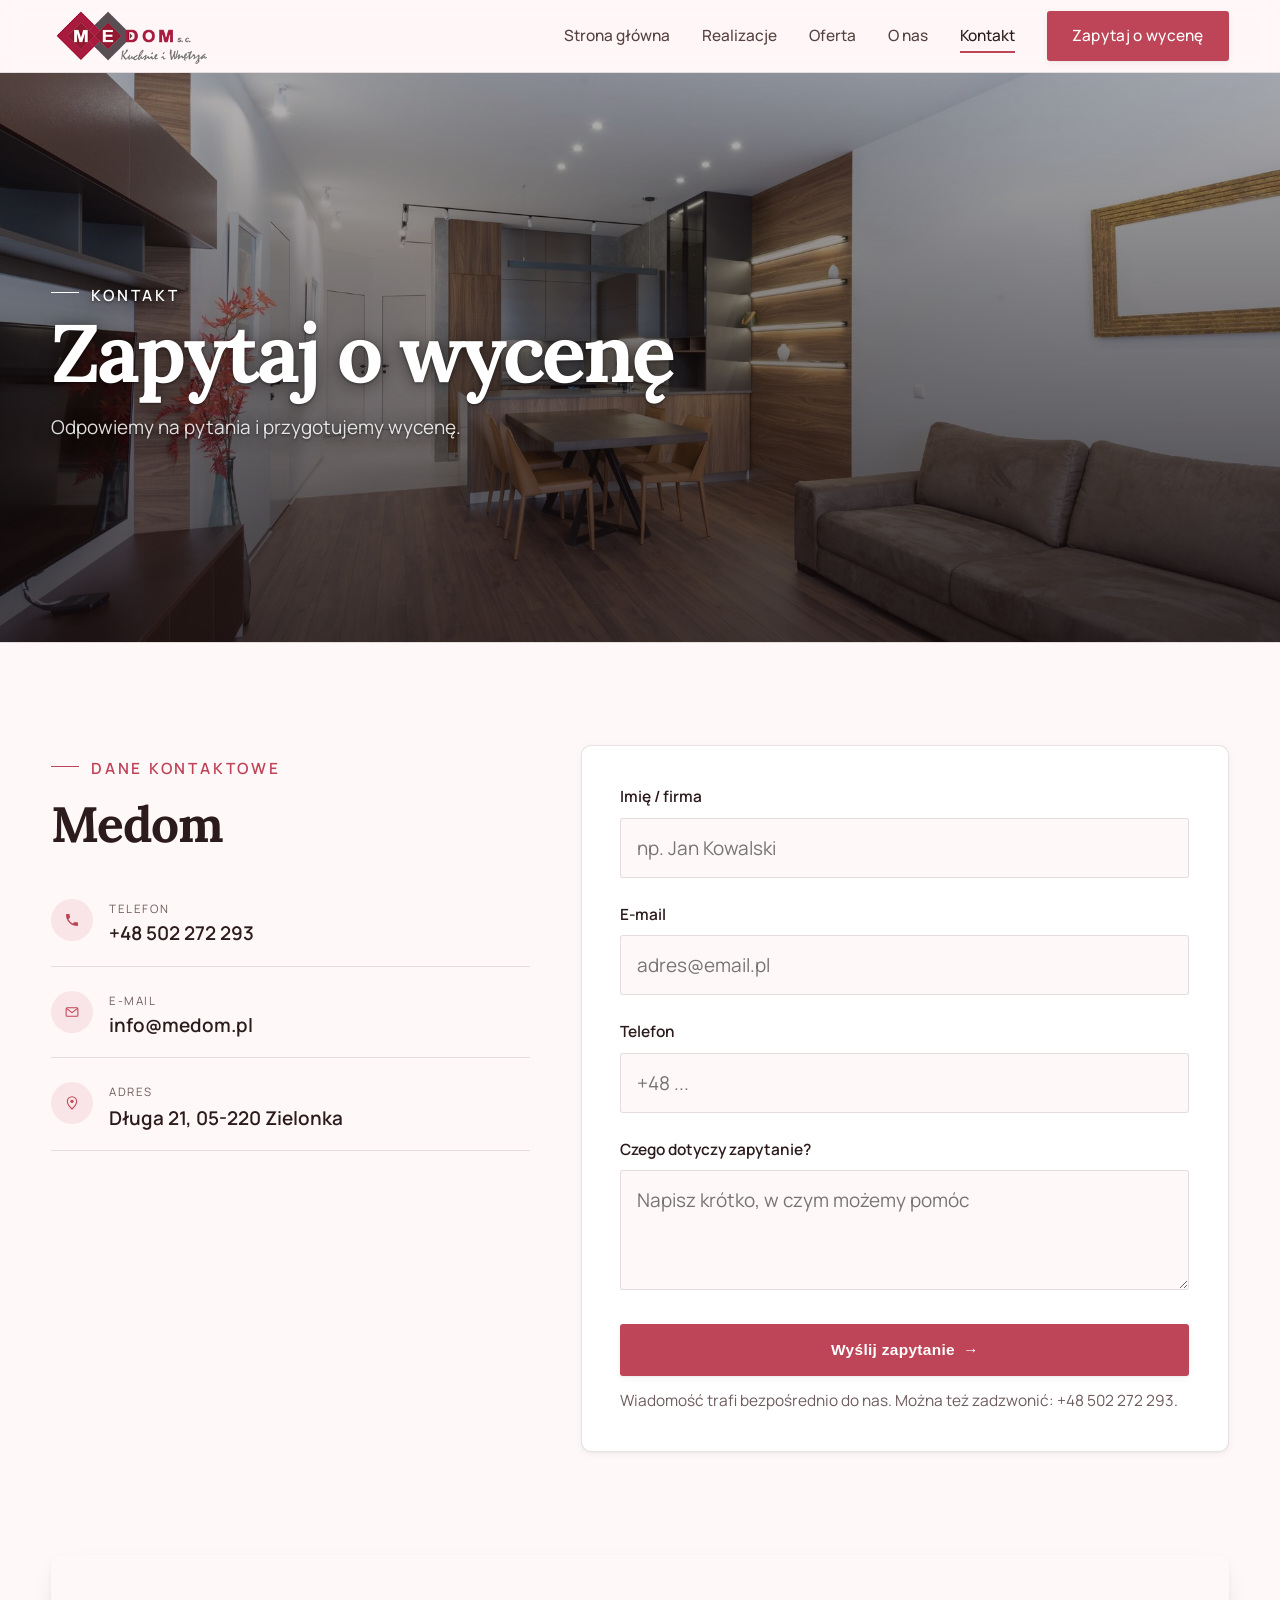
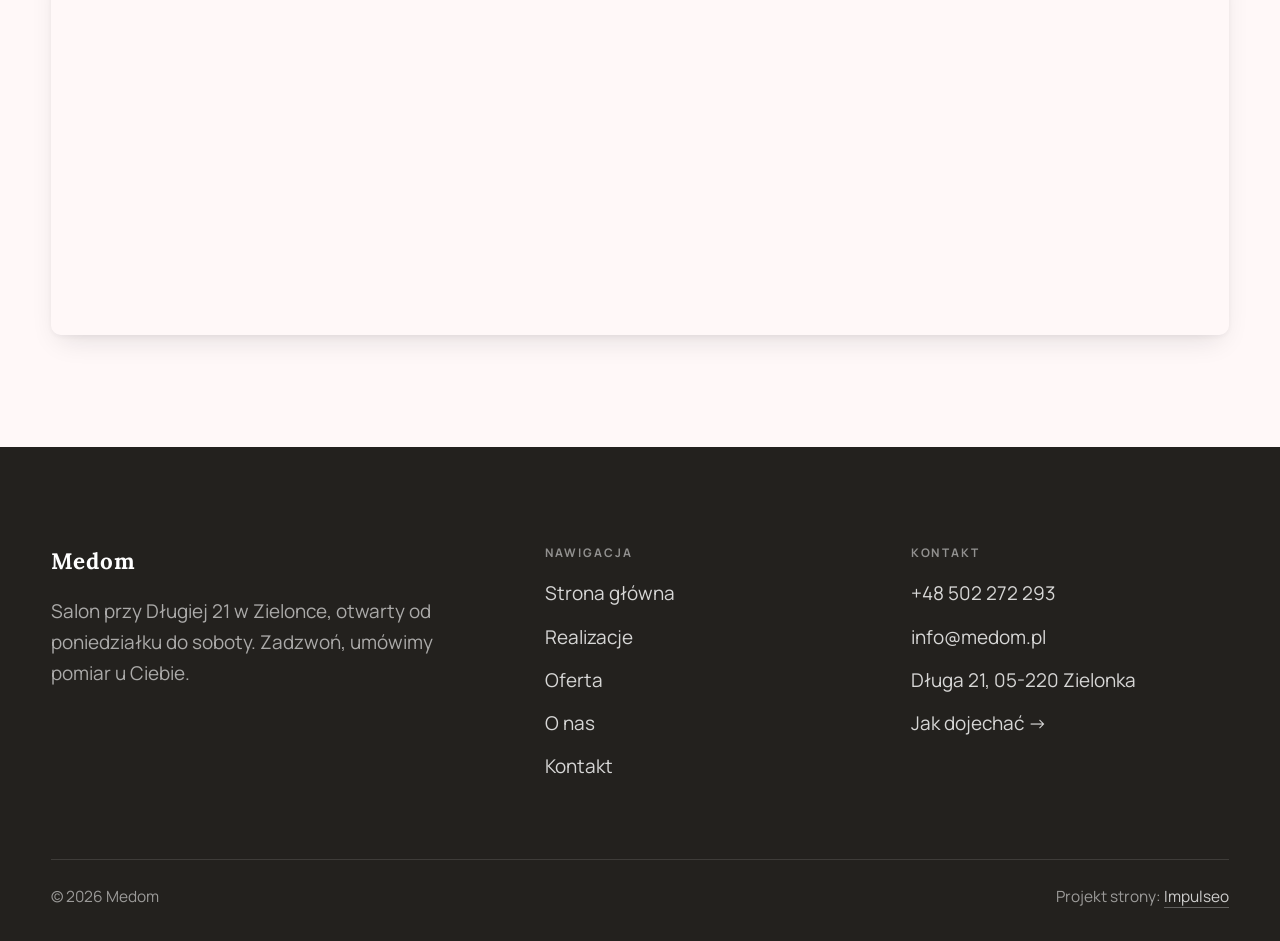
==== commit 3be80b5a: "[claude-edit][cmt:18090c2b-fcc9-4c23-bfa5-81df205c93d2] Warstwa plynnosci: animowane przejscia miedz" ====
--- a/kontakt.html
+++ b/kontakt.html
@@ -5,10 +5,21 @@
 <meta name="viewport" content="width=device-width, initial-scale=1.0">
 <title>Kontakt - Medom</title>
 <meta name="description" content="Kontakt Medom - Długa 21, 05-220 Zielonka">
+<link rel="canonical" href="https://impulseo-pl.github.io/medom-meble-na-zamowienie/kontakt.html">
+<meta property="og:type" content="website">
+<meta property="og:locale" content="pl_PL">
+<meta property="og:site_name" content="Medom">
+<meta property="og:title" content="Kontakt - Medom">
+<meta property="og:description" content="Kontakt Medom - Długa 21, 05-220 Zielonka">
+<meta property="og:url" content="https://impulseo-pl.github.io/medom-meble-na-zamowienie/kontakt.html">
+<meta property="og:image" content="https://impulseo-pl.github.io/medom-meble-na-zamowienie/img/og.jpg">
+<meta property="og:image:width" content="1200">
+<meta property="og:image:height" content="630">
+<meta name="twitter:card" content="summary_large_image">
 <link rel="preconnect" href="https://fonts.googleapis.com">
 <link rel="preconnect" href="https://fonts.gstatic.com" crossorigin>
 <link href="https://fonts.googleapis.com/css2?family=Lora:wght@500;600;700&family=Manrope:wght@400;500;600&display=swap" rel="stylesheet">
-<link rel="stylesheet" href="assets/styles.css">
+<link rel="stylesheet" href="assets/styles.css?v=3">
 </head>
 <body>
 
@@ -21,7 +32,7 @@
       <a href="oferta.html">Oferta</a>
       <a href="o-nas.html">O nas</a>
       <a href="kontakt.html" class="active">Kontakt</a>
-      <a href="kontakt.html" class="btn btn-accent">Zapytaj o wycenę</a>
+      <a href="kontakt.html" class="btn btn-accent">Zapytaj o wycenę</a>
     </nav>
     <button class="nav-toggle" aria-label="Menu"><span></span><span></span><span></span></button>
   </div>
@@ -31,8 +42,8 @@
   <img src="img/g3.jpg" alt="Medom - Zapytaj o wycenę">
   <div class="wrap">
     <span class="eyebrow">Kontakt</span>
-    <h1>Zapytaj o wycenę</h1>
-    <p>Odpowiemy na pytania i przygotujemy wycenę.</p>
+    <h1>Zapytaj o wycenę</h1>
+    <p>Odpowiemy na pytania i przygotujemy wycenę.</p>
   </div>
 </section>
 <section>
@@ -72,7 +83,7 @@
     <div class="foot-grid">
       <div class="foot-brand">
         <div class="name">Medom</div>
-        <p>Salon przy Długiej 21 w Zielonce, otwarty od poniedziałku do soboty. Zadzwoń, umówimy pomiar u Ciebie.</p>
+        <p>Salon przy Długiej 21 w Zielonce, otwarty od poniedziałku do soboty. Zadzwoń, umówimy pomiar u Ciebie.</p>
       </div>
       <div class="foot-col">
         <h4>Nawigacja</h4>
@@ -98,6 +109,7 @@
 </footer>
 
 
-<script src="assets/main.js"></script>
+<script src="assets/main.js?v=3"></script>
+<div class="sticky-call"><a class="sc-call" href="tel:+48502272293">Zadzwoń</a><a class="sc-quote" href="kontakt.html">Bezpłatna wycena</a></div>
 </body>
 </html>
--- a/assets/styles.css
+++ b/assets/styles.css
@@ -816,3 +816,737 @@
 .op-card blockquote{margin:0;font-size:var(--text-base);line-height:1.65;color:var(--ink-soft)}
 .op-star{color:var(--accent);display:flex;gap:2px}
 .op-autor{font-size:var(--text-sm);color:var(--muted);letter-spacing:.04em;text-transform:uppercase}
+
+
+/* ============================================================
+   POLISH 12.08.2026 — „płynność i przejścia" (prośba Szymona)
+   Doklejone na SAM KONIEC: wygrywa kaskadę, nie rusza reguł w miejscu.
+   Zasady: żaden efekt nie zależy od koloru-płaszczyzny (akcent zostaje
+   akcentem), zero ruchu geometrycznego na zdjęciu hero (shimmer!),
+   wszystko pod prefers-reduced-motion.
+   ============================================================ */
+
+/* ---------- 1) HOVER ZDJĘĆ — AKTUALNY standard (K.+Szymon 09.08.2026) ----------
+   Zoom 1.05 przy 1,4 s i krzywej cubic-bezier(.16,.84,.44,1): przy tak długim
+   czasie mocniejszy kadr nie skacze, tylko „oddycha". Poprzednie 1.02/.55 s
+   było dobrane pod szybki ruch i czytało się jak drgnięcie. */
+:root{
+  --img-zoom:1.05;
+  --img-dur:1.4s;
+  --img-ease:cubic-bezier(.16,.84,.44,1);
+  --img-rest:brightness(.96) saturate(.99);
+  --img-hot:brightness(1.07) saturate(1.05);
+}
+.tile img,.gateway img,.m-tile img,.split-art img,.svc-row-art img{
+  transition:transform var(--img-dur) var(--img-ease),filter var(--img-dur) var(--img-ease)}
+@media(hover:hover){
+  .split-art,.svc-row-art{overflow:hidden}
+  .split-art img,.svc-row-art img{filter:var(--img-rest)}
+  .split-art:hover img,.svc-row-art:hover img{transform:scale(var(--img-zoom));filter:var(--img-hot)}
+}
+
+/* podpis kafla dojeżdża tym samym, miękkim ruchem co zdjęcie */
+.tile .cap{transition:opacity .5s var(--mt-ease),transform .5s var(--mt-ease)}
+
+/* ---------- 2) KARTY — jeden, spójny „lift" ---------- */
+.op-card{transition:transform .5s var(--mt-ease),box-shadow .45s ease,border-color .45s ease}
+@media(hover:hover){
+  .op-card:hover{transform:translateY(-4px);box-shadow:var(--sh-md);border-color:color-mix(in srgb,var(--accent) 38%,var(--line))}
+}
+.tile,.gateway{transition:transform .6s var(--mt-ease),box-shadow .45s ease}
+@media(hover:hover) and (min-width:760px){
+  .gateway:hover{transform:translateY(-5px)}
+  .gateway .g-ttl{transition:transform .6s var(--mt-ease)}
+  .gateway:hover .g-ttl{transform:translateY(-4px)}
+}
+
+/* ---------- 3) POŚWIATA POD KURSOREM na kaflach ze zdjęciem ----------
+   Delikatna biel (nie kolor marki) sunąca za myszą - kafel reaguje na obecność
+   ręki, zanim cokolwiek klikniesz. JS podaje --mx/--my; bez JS nic nie widać. */
+@media (hover:hover) and (min-width:900px) and (prefers-reduced-motion:no-preference){
+  .pol-glow{position:relative}
+  .pol-glow::before{
+    content:"";position:absolute;inset:0;z-index:3;pointer-events:none;
+    background:radial-gradient(220px circle at var(--mx,50%) var(--my,50%),
+      rgba(255,255,255,.16),transparent 62%);
+    opacity:0;transition:opacity .5s ease;mix-blend-mode:soft-light;
+  }
+  .pol-glow:hover::before{opacity:1}
+}
+
+/* ---------- 4) NAWIGACJA — wjeżdża raz, przy wejściu na stronę ---------- */
+@media (prefers-reduced-motion:no-preference){
+  @keyframes polNavIn{from{opacity:0;translate:0 -100%}to{opacity:1;translate:0 0}}
+  .nav{animation:polNavIn .7s cubic-bezier(.16,.84,.44,1) both}
+  .nav-links a::after{transition:width .45s var(--mt-ease)}
+  .brand-logo{transition:height .35s var(--mt-ease),opacity .35s ease}
+}
+
+/* ---------- 5) PRZEJŚCIA MIĘDZY PODSTRONAMI ----------
+   a) przeglądarki z View Transitions (Chrome, nowe Safari): nowa strona nie tylko
+      przenika, ale delikatnie podjeżdża - ruch ma kierunek czytania.
+   b) reszta (Firefox, starsze Safari): fallback na klasie .pol-out, którą wkłada JS
+      przy kliknięciu w link. Bez JS strona nawiguje zwyczajnie - zero ryzyka. */
+@media (prefers-reduced-motion:no-preference){
+  ::view-transition-new(root){animation:polVtIn .5s cubic-bezier(.16,.84,.44,1) both}
+  @keyframes polVtIn{from{opacity:0;translate:0 14px}to{opacity:1;translate:0 0}}
+}
+.brand{view-transition-name:pol-brand}
+html.pol-fb-on body{transition:opacity .26s ease,translate .26s ease}
+html.pol-fb-on.pol-out body{opacity:0;translate:0 -10px}
+
+/* ---------- 6) LIGHTBOX GALERII ----------
+   Klik w zdjęcie otwiera je na pełnym ekranie: tło przygasa i rozmywa się,
+   zdjęcie wchodzi fade+scale. Strzałki, ESC, klik w tło. */
+.pol-zoom{cursor:zoom-in}
+.pol-lb{
+  position:fixed;inset:0;z-index:200;display:grid;place-items:center;
+  padding:clamp(12px,3vw,40px);
+  background:rgba(20,12,13,.82);
+  opacity:0;visibility:hidden;
+  transition:opacity .45s ease,visibility .45s ease;
+}
+@supports (backdrop-filter:blur(4px)){.pol-lb{backdrop-filter:blur(8px) saturate(120%)}}
+.pol-lb.is-open{opacity:1;visibility:visible}
+.pol-lb-fig{margin:0;display:flex;flex-direction:column;align-items:center;gap:var(--space-4);max-width:100%}
+.pol-lb img{
+  max-width:min(96vw,1400px);max-height:82svh;width:auto;height:auto;
+  border-radius:var(--r-sm);box-shadow:0 30px 80px -30px rgba(0,0,0,.75);
+  opacity:0;scale:.965;
+  transition:opacity .5s cubic-bezier(.16,.84,.44,1),scale .6s cubic-bezier(.16,.84,.44,1);
+}
+.pol-lb.is-open img{opacity:1;scale:1}
+.pol-lb figcaption{
+  color:#fff;font-size:var(--text-sm);letter-spacing:.02em;text-align:center;
+  opacity:0;translate:0 8px;transition:opacity .5s ease .12s,translate .5s ease .12s}
+.pol-lb.is-open figcaption{opacity:.92;translate:0 0}
+.pol-lb figcaption b{font-weight:600}
+.pol-lb figcaption span{opacity:.6;margin-left:var(--space-3)}
+.pol-lb-btn{
+  position:absolute;top:50%;translate:0 -50%;
+  width:52px;height:52px;border-radius:50%;
+  display:grid;place-items:center;
+  background:rgba(255,255,255,.10);border:1px solid rgba(255,255,255,.28);
+  color:#fff;font-size:1.3rem;line-height:1;cursor:pointer;
+  transition:background .3s ease,transform .3s var(--mt-ease),border-color .3s ease;
+}
+.pol-lb-btn:hover{background:rgba(255,255,255,.2);border-color:rgba(255,255,255,.5)}
+.pol-lb-prev{left:clamp(8px,2vw,28px)}
+.pol-lb-next{right:clamp(8px,2vw,28px)}
+.pol-lb-prev:hover{transform:translateX(-3px)}
+.pol-lb-next:hover{transform:translateX(3px)}
+.pol-lb-close{
+  position:absolute;top:clamp(10px,2vw,26px);right:clamp(10px,2vw,26px);
+  width:46px;height:46px;border-radius:50%;translate:0 0;
+}
+.pol-lb-close:hover{transform:rotate(90deg)}
+@media(max-width:700px){.pol-lb-prev,.pol-lb-next{width:44px;height:44px;font-size:1.1rem}}
+html.pol-lb-open{overflow:hidden}
+
+/* ---------- 7) WYŁĄCZNIK ---------- */
+@media (prefers-reduced-motion:reduce){
+  .nav{animation:none}
+  .pol-lb,.pol-lb img,.pol-lb figcaption{transition:none}
+  html.pol-fb-on body{transition:none}
+  html.pol-fb-on.pol-out body{opacity:1;translate:0 0}
+}
+/* === /POLISH 12.08.2026 === */
+
+/* === WARSTWA PREMIUM (retrofit 08.08.2026) === */
+/* ============================================================
+   OŚ PROCESU „PREMIUM" + OKNO NA NIERUCHOME TŁO + ODZNAKI + POWRÓT NA GÓRĘ
+   (08.08.2026 — wdrożenie decyzji K. z warsztatu ruchu II)
+
+   ⚠️ TEN PLIK JEST DOKLEJANY **PO** PLIKU RODZINY.
+   Powód: strukturę `.proces-line` stylują cztery rodziny (fachowcy, dom, klinika,
+   studio) jako poziomy rząd kart. Nowy układ musi je nadpisać, a base.css ładuje
+   się PRZED rodziną, więc tam by przegrał. Kolejność w multipage.py:
+       base.css → rodzina → TEN PLIK → motion.css → hero-fit.css
+
+   ZASADA BEZPIECZEŃSTWA (jak w całej warstwie ruchu):
+   stany „ukryte" nadaje WYŁĄCZNIE JavaScript przez klasę na <html>. Bez skryptu
+   albo przy jego błędzie strona wygląda jak przed tą zmianą — nigdy pusty ekran.
+   ============================================================ */
+
+/* ---------------- 1) OŚ PROCESU ---------------- */
+.proces-os .proc-grid{
+  display:grid;grid-template-columns:34% 1fr;gap:var(--space-8);align-items:start;
+}
+.proces-os .proc-side{position:sticky;top:calc(72px + var(--space-6))}
+.proces-os .proc-side .head{text-align:left;margin:0}
+.proces-os .proc-side .head h2{margin-bottom:var(--space-3)}
+.proces-os .proc-side .head p{margin:0}
+
+.proces-os .proc-count{display:flex;align-items:baseline;gap:var(--space-2);margin-top:var(--space-6)}
+.proces-os .pc-cur{
+  font-family:var(--font-display);font-size:2.6rem;line-height:1;color:var(--accent-d);
+  font-variant-numeric:tabular-nums;
+}
+.proces-os .pc-all{font-size:var(--text-base);color:var(--muted);font-variant-numeric:tabular-nums}
+.proces-os .proc-bar{
+  height:2px;background:var(--line);border-radius:2px;overflow:hidden;
+  max-width:14rem;margin-top:var(--space-3);
+}
+.proces-os .proc-bar > i{display:block;height:100%;width:0;background:var(--accent-d)}
+.proces-os .proc-now{
+  color:var(--muted);font-size:var(--text-sm);margin:var(--space-3) 0 0;min-height:2.4em;
+}
+
+/* ⚠️ TWARDY RESET OZDOBNIKÓW RODZINY (naprawa po teście 08.08.2026, demo hydraulika)
+   Rodziny nie tylko układają kroki w rząd — DORYSOWUJĄ do nich własną grafikę:
+   fachowcy.css ma poziomą kreskę (li::before), kropkę na osi (li::after), środkowanie
+   tekstu i `.pno` jako wielki numer nad tytułem. Po nałożeniu pionowej osi zostawało
+   z tego pobojowisko: numery w kółkach po lewej, a tytuły wyśrodkowane po prawej
+   z wiszącymi kropkami i liniami.
+   Nadpisujemy z `!important`, bo to jedyny sposób, żeby ta warstwa wygrała z CZTEREMA
+   rodzinami naraz (fachowcy, dom, klinika, studio), a każda dorysowuje coś innego.
+   Zasięg jest wąski — wyłącznie wnętrze `.proces-os`. */
+.proces-os .proces-line > li::before,
+.proces-os .proces-line > li::after{content:none !important;display:none !important}
+.proces-os .proces-line > li{padding:0 !important;position:relative}
+.proces-os .proces-line > li .pno,
+.proces-os .proces-line > li h3,
+.proces-os .proces-line > li p{text-align:left !important;margin-inline:0 !important;max-width:min(100%,var(--miara)) !important}
+.proces-os .proces-line > li .pno{
+  font-family:var(--font-body,inherit) !important;font-weight:500 !important;
+  font-size:var(--text-sm) !important;letter-spacing:0 !important;margin-bottom:0 !important;
+}
+
+/* lista: z poziomego rzędu rodziny na pionową oś */
+/* DROGA PRZEWIJANIA NA KROK (K. 09.08: „przy scrollu mega szybko przeskakuje").
+   NIE spowalniamy animacji - podświetlenie musi trzymać się palca, inaczej strona
+   sprawia wrażenie zacinającej się. Zamiast tego każdy krok dostaje własny kawałek
+   ekranu do przewinięcia: 4 kroki x ~34vh = ~1,4 ekranu zamiast jednego machnięcia.
+   Tylko duży ekran - na telefonie sticky-kolumna i tak jest wyłączona, a rozciąganie
+   sekcji zamieniłoby ją w tunel. */
+.proces-os .proces-line{
+  display:flex;flex-direction:column;gap:var(--space-5);
+  position:relative;margin:0;padding:0;list-style:none;counter-reset:none;
+  grid-template-columns:none;
+}
+.proces-os .proces-line:before{
+  content:"";position:absolute;left:1.19rem;top:1.2rem;bottom:1.2rem;width:1px;background:var(--line);
+}
+/* nakładka: ta sama linia, ale w kolorze akcentu, dociągnięta do aktywnego kroku.
+   Wysokość ustawia skrypt (--os-fill) - oś POKAZUJE postęp zamiast tylko podświetlać kropkę. */
+.proces-os .proces-line:after{
+  content:"";position:absolute;left:1.19rem;top:1.2rem;width:1px;background:var(--accent);
+  height:var(--os-fill, 0%);transition:height .7s cubic-bezier(.16,.84,.44,1);
+  opacity:.85;pointer-events:none;
+}
+.proces-os .proces-line > li{
+  display:grid;grid-template-columns:2.4rem 1fr;gap:var(--space-4);align-items:start;
+  background:none;border:0;padding:0;margin:0;box-shadow:none;
+}
+.proces-os .proces-line > li .pno{
+  grid-row:1 / span 3;width:2.4rem;height:2.4rem;border-radius:50%;
+  display:flex;align-items:center;justify-content:center;
+  background:var(--paper);border:1px solid var(--line);color:var(--muted);
+  font-size:var(--text-sm);font-variant-numeric:tabular-nums;position:relative;z-index:1;
+  top:auto;left:auto;right:auto;bottom:auto;transform:none;
+}
+.proces-os .proces-line > li h3,
+.proces-os .proces-line > li p{grid-column:2;margin:0}
+.proces-os .proces-line > li h3{margin-bottom:var(--space-2)}
+.proces-os .proces-line > li p{color:var(--ink-soft);max-width:min(100%,var(--miara))}
+
+/* karta kroku — tło i ramka na kolumnie treści, nie na całym <li> */
+.proces-os .proces-line > li h3,
+.proces-os .proces-line > li p{padding-left:0}
+.proces-os .proces-line > li > h3{
+  padding-top:.15rem;
+}
+
+/* ---- stany sterowane skryptem (klasa .os-on na <html>) ---- */
+.os-on .proces-os .proces-line > li{
+  opacity:.3;
+  transition:opacity .8s cubic-bezier(.16,.84,.44,1);
+}
+/* krok przeczytany zostaje czytelny, ale ustępuje aktywnemu - hierarchia zamiast migotania */
+.os-on .proces-os .proces-line > li.os-seen{opacity:.62}
+.os-on .proces-os .proces-line > li.os-live{opacity:1}
+.os-on .proces-os .proces-line > li h3,
+.os-on .proces-os .proces-line > li p{
+  transform:translateX(var(--os-dx, 1.4rem));
+  transition:transform .65s cubic-bezier(.16,.84,.44,1);
+}
+.os-on .proces-os .proces-line > li.os-seen{opacity:1}
+.os-on .proces-os .proces-line > li.os-seen h3,
+.os-on .proces-os .proces-line > li.os-seen p{transform:translateX(0)}
+.os-on .proces-os .proces-line > li.os-live .pno{
+  background:var(--accent-d);border-color:var(--accent-d);color:var(--paper);
+  transition:background .45s ease,color .45s ease,border-color .45s ease;
+}
+.os-on .proces-os .proces-line > li.os-done .pno{border-color:var(--accent-d);color:var(--accent-d)}
+.os-on .proces-os .proc-bar > i{transition:width .45s cubic-bezier(.16,.84,.44,1)}
+
+@media (min-width:901px){
+  /* Droga przewijania na krok - ale treść ZAWSZE razem z numerem (błąd 09.08: kropka
+     przyklejona do środka ekranu odrywała się od swojego nagłówka = chaos).
+     Zapas robimy padding-bottom pod treścią, nie rozpychaniem wiersza. */
+  .proces-os .proces-line{gap:0}
+  .proces-os .proces-line > li{padding-bottom:clamp(150px, 26vh, 280px) !important}
+  .proces-os .proces-line > li:last-child{padding-bottom:0 !important}
+}
+@media (max-width:900px){
+  .proces-os .proc-grid{grid-template-columns:1fr;gap:var(--space-6)}
+  .proces-os .proc-side{position:static}          /* przyklejony tytuł zjadałby górę ekranu */
+  .proces-os .proc-count{margin-top:var(--space-4)}
+  .proces-os .proc-now{display:none}
+  .os-on .proces-os .proces-line > li h3,
+  .os-on .proces-os .proces-line > li p{transform:none}   /* wjazd z boków tylko na dużym ekranie */
+}
+@media (prefers-reduced-motion:reduce){
+  .os-on .proces-os .proces-line > li{opacity:1}
+  .os-on .proces-os .proces-line > li h3,
+  .os-on .proces-os .proces-line > li p{transform:none}
+}
+
+/* ---------------- 2) OKNO NA NIERUCHOME TŁO ----------------
+   `clip-path` na sekcji tworzy kontekst przycinający, więc dziecko `position:fixed`
+   przykleja się do OKNA PRZEGLĄDARKI, ale rysuje się wyłącznie w obrębie sekcji.
+   ⛔ NIE `background-attachment:fixed` (tak robi irismeble.pl) — to nie działa na iOS,
+   a dema oglądane są głównie na telefonie. */
+.stopklatka{
+  position:relative;height:min(78vh,620px);overflow:hidden;
+  clip-path:inset(0);            /* to jest cały mechanizm — nie usuwać */
+  background:var(--ink);
+  margin:var(--space-10) 0;
+}
+.stopklatka .stk-bg{
+  position:fixed;inset:0;background-size:cover;background-position:center;
+  will-change:transform;
+}
+.stopklatka .stk-cap{
+  position:absolute;left:0;right:0;bottom:0;margin:0;
+  padding:var(--space-6) var(--space-6) var(--space-5);
+  color:#fff;font-family:var(--font-display);font-size:var(--text-lg);
+  background:linear-gradient(0deg,rgba(0,0,0,.55),transparent);
+}
+/* Telefon: pełna wysokość okna wyglądałaby jak przypadkowa pusta przerwa między sekcjami. */
+@media (max-width:700px){ .stopklatka{height:52vh;margin:var(--space-8) 0} }
+/* Bezpiecznik: gdy ktoś kiedyś doda transform na przodku sekcji, przyszpilenie się gubi
+   i zdjęcie „ucieka". Wtedy lepiej mieć zwykłe, nieruchome tło niż rozjechany kadr. */
+@supports not (clip-path: inset(0)){
+  .stopklatka .stk-bg{position:absolute}
+}
+
+/* ---------------- 3) ODZNAKI / WYRÓŻNIENIA ---------------- */
+.odznaki{padding:var(--space-9) 0}
+.odznaki .odz-row{
+  list-style:none;margin:0;padding:0;
+  display:flex;flex-wrap:wrap;justify-content:center;align-items:center;
+  gap:var(--space-8) var(--space-10);
+}
+.odznaki .odz img{
+  display:block;height:5.2rem;width:auto;max-width:11rem;object-fit:contain;
+}
+/* ⛔ Bez wyblakłego szarego filtra, jaki ma irismeble.pl — odznaka to najmocniejszy
+   dowód, jaki firma ma; przygaszona marnuje się (decyzja K. 08.08.2026). */
+@media (max-width:700px){
+  .odznaki{padding:var(--space-7) 0}
+  .odznaki .odz-row{gap:var(--space-6)}
+  .odznaki .odz img{height:4rem}
+}
+
+/* ---------------- 4) IKONY SPOŁECZNOŚCIOWE W STOPCE ---------------- */
+.foot-soc{display:flex;gap:var(--space-3);margin-top:var(--space-4)}
+.foot-soc .soc{
+  width:2.25rem;height:2.25rem;border-radius:var(--r-sm);
+  display:inline-flex;align-items:center;justify-content:center;
+  border:1px solid rgba(255,255,255,.22);color:inherit;
+  transition:border-color .2s ease,transform .2s ease,background .2s ease;
+}
+.foot-soc .soc svg{width:1.05rem;height:1.05rem;display:block}
+.foot-soc .soc:hover{border-color:var(--accent);background:rgba(255,255,255,.06);transform:translateY(-1px)}
+.foot-soc .soc:focus-visible{outline:2px solid var(--accent);outline-offset:2px}
+
+/* ---------------- 5) POWRÓT NA GÓRĘ ---------------- */
+.to-top{
+  position:fixed;right:var(--space-5);bottom:var(--space-5);z-index:40;
+  width:2.75rem;height:2.75rem;border-radius:var(--r-sm);
+  display:flex;align-items:center;justify-content:center;
+  background:var(--paper);color:var(--ink);border:1px solid var(--line);
+  box-shadow:0 4px 16px rgba(0,0,0,.14);cursor:pointer;
+  opacity:0;visibility:hidden;transform:translateY(6px);
+  transition:opacity .25s ease,transform .25s ease,visibility .25s;
+}
+.to-top.show{opacity:1;visibility:visible;transform:translateY(0)}
+.to-top svg{width:1.1rem;height:1.1rem}
+.to-top:hover{border-color:var(--accent)}
+.to-top:focus-visible{outline:2px solid var(--accent);outline-offset:2px}
+/* Nie wolno zasłonić przyklejonego paska „Zadzwoń" na telefonie — tam siada wyżej. */
+@media (max-width:680px){
+  body:has(.sticky-call) .to-top,
+  body:has(.sticky-reserve) .to-top{bottom:calc(var(--space-5) + 4.5rem)}
+}
+
+/* ---------------- 6) NAZWA FIRMY NA PIERWSZYM EKRANIE ----------------
+   Wariant „nazwa ustępuje miejsca" (wybór K. z warsztatu ruchu II):
+   nazwa wchodzi duża, po chwili siada do swojego rozmiaru i robi miejsce
+   nagłówkowi sprzedażowemu. Marka i sprzedaż mieszczą się w jednym ekranie.
+
+   Rozmiar zależy od DŁUGOŚCI nazwy (klasę wylicza multipage.py: bm-l / bm-m / bm-s),
+   a nazwy dłuższe niż 30 znaków nie dostają tej sekcji wcale — patrz brandmark().
+   Skalowanie dotyczy TEKSTU, nie zdjęcia: zakaz ruchu geometrycznego na .hero-cine>img
+   (shimmer na teksturach) pozostaje nienaruszony. */
+.hero-cine .brandmark{
+  display:block;line-height:.95;margin:0 0 var(--space-4);
+  font-family:var(--font-display);font-weight:600;color:#fff;
+  text-shadow:0 2px 30px rgba(0,0,0,.38);
+  letter-spacing:.14em;
+}
+.hero-cine .brandmark .bm-line{display:block;overflow:hidden}
+.hero-cine .brandmark .bm-line > span{display:block}
+.hero-cine .brandmark.bm-l{font-size:clamp(2.4rem,7.4vw,5.2rem)}
+.hero-cine .brandmark.bm-m{font-size:clamp(1.9rem,5.2vw,3.6rem);letter-spacing:.1em}
+.hero-cine .brandmark.bm-s{font-size:clamp(1.5rem,3.6vw,2.4rem);letter-spacing:.07em}
+/* Bardzo wąskie ekrany: nazwa musi się złamać, a nie wyjechać poza kadr. */
+.hero-cine .brandmark{overflow-wrap:anywhere}
+
+/* stany startowe nadaje TYLKO skrypt (klasa .bm-on na <html>) */
+.bm-on .hero-cine .brandmark{opacity:0;transform:scale(1.42);transform-origin:left center}
+.bm-on .hero-cine .hero-copy .eyebrow,
+.bm-on .hero-cine .hero-copy h1,
+.bm-on .hero-cine .hero-copy .lead,
+.bm-on .hero-cine .hero-copy .hero-actions{opacity:0}
+.bm-on .hero-cine .brandmark.bm-in{
+  opacity:1;transform:scale(1);
+  transition:opacity .6s ease, transform 1s cubic-bezier(.16,.84,.44,1) .38s;
+}
+.bm-on .hero-cine .brandmark.bm-in ~ .eyebrow{opacity:1;transition:opacity .6s ease .9s}
+.bm-on .hero-cine .brandmark.bm-in ~ h1{opacity:1;transition:opacity .6s ease 1s}
+.bm-on .hero-cine .brandmark.bm-in ~ .lead{opacity:1;transition:opacity .6s ease 1.1s}
+.bm-on .hero-cine .brandmark.bm-in ~ .hero-actions{opacity:1;transition:opacity .6s ease 1.2s}
+@media (prefers-reduced-motion:reduce){
+  .bm-on .hero-cine .brandmark{opacity:1;transform:none}
+  .bm-on .hero-cine .hero-copy > *{opacity:1 !important;transition:none !important}
+}
+
+/* ============================================================
+   1b) MECHANIKA PREMIUM DLA RODZIN Z WŁASNYM KSZTAŁTEM PROCESU
+   (10.08.2026 — zgłoszenie K. po demie Patris: „czemu nie ma tego procesu,
+   który ustaliliśmy w weekend?")
+
+   Rodziny AUTO (poziomy rząd kart) i DOM (wiersze katalogowe) mają kształty
+   dobrane celowo, żeby dema nie wyglądały jak rodzeństwo — więc nie przerabiamy
+   ich na pionową oś. Dostają za to to samo, co robi oś premium: licznik kroków,
+   pasek postępu, nazwę aktywnego etapu i zapalanie kroków przy przewijaniu.
+   Sterowanie: `.os-mech` + `[data-os-steps]` w proces-os.js (tryb poziomy).
+
+   Bezpiecznik bez zmian: stan „przygaszony" wchodzi WYŁĄCZNIE z klasą `.os-on`,
+   którą nadaje JS. Bez skryptu sekcja wygląda dokładnie jak przed tą zmianą.
+   ============================================================ */
+.os-mech .proc-count{display:flex;align-items:baseline;gap:var(--space-2);margin-top:var(--space-5)}
+.os-mech .pc-cur{
+  font-family:var(--font-display);font-size:2.1rem;line-height:1;color:var(--accent-d);
+  font-variant-numeric:tabular-nums;
+}
+.os-mech .pc-all{font-size:var(--text-base);color:var(--muted);font-variant-numeric:tabular-nums}
+.os-mech .proc-bar{
+  height:2px;background:var(--line);border-radius:2px;overflow:hidden;
+  max-width:14rem;margin-top:var(--space-3);
+}
+.os-mech .proc-bar > i{display:block;height:100%;width:0;background:var(--accent-d);
+  transition:width .5s cubic-bezier(.16,.84,.44,1)}
+.os-mech .proc-now{color:var(--muted);font-size:var(--text-sm);margin:var(--space-3) 0 0;min-height:1.6em}
+
+/* kroki: wjazd i przygaszenie tych jeszcze nieobejrzanych — bez ruszania siatki */
+.os-on .os-mech [data-os-steps] > li{
+  opacity:.45;transform:translateY(1rem);
+  transition:opacity .55s cubic-bezier(.16,.84,.44,1),transform .55s cubic-bezier(.16,.84,.44,1);
+  transition-delay:calc(var(--os-i,0) * 90ms);   /* kaskada: karty zapalają się po kolei */
+}
+.os-on .os-mech [data-os-steps] > li.os-seen{opacity:1;transform:none}
+.os-on .os-mech [data-os-steps] > li.os-live .ap-no,
+.os-on .os-mech [data-os-steps] > li.os-live .dp-no{color:var(--accent-d)}
+
+/* SYGNATURA: kreska nad krokiem dopełnia się akcentem, gdy krok wchodzi na ekran.
+   Obie rodziny mają ją już w swoim arkuszu (auto 42%, dom 38%) — tu tylko ożywa. */
+.os-on .os-mech [data-os-steps] > li::before{
+  transition:width .6s cubic-bezier(.16,.84,.44,1);
+}
+.os-on .os-mech [data-os-steps] > li.os-seen::before{width:100%}
+
+@media (prefers-reduced-motion: reduce){
+  .os-on .os-mech [data-os-steps] > li{opacity:1;transform:none;transition:none}
+  .os-on .os-mech [data-os-steps] > li::before{transition:none}
+  .os-mech .proc-bar > i{transition:none}
+}
+
+/* ---------- ZNAK FIRMOWY W HERO (08.08.2026) ----------
+   Musi być TUTAJ, a nie tylko w proces-os.css: ten plik doklejamy na samym końcu i tylko on
+   wiąże rozmiary z wysokością okna. Pomiar na demie ADIVER: hero z nazwą urosło do 1087 px
+   przy oknie 893 px i przycisk wypadł pod krawędź — czyli wróciła wpadka, dla której hero-fit
+   w ogóle powstał. `min(..., Xsvh)` sprawia, że na niskim ekranie nazwa maleje razem z resztą.
+   Nazwa NIE ŁAMIE SIĘ na dwie linie (to zjadało kolejne 80 px) — przy dłuższych po prostu maleje. */
+.hero-cine .brandmark{
+  margin-bottom:min(var(--space-5),2.6svh);
+  white-space:nowrap;
+}
+/* Rozmiar CELOWO mniejszy od nagłówka. Pierwsza wersja dała 62 px przy nagłówku 60 px —
+   dwa napisy tej samej wagi jeden nad drugim, więc oko nie wiedziało, co czytać najpierw.
+   Znak firmowy ma się przedstawiać, a sprzedawać ma nagłówek pod nim. */
+.hero-cine .brandmark.bm-l{font-size:min(clamp(1.7rem,1.1rem + 2.2vw,2.7rem),5svh)}
+.hero-cine .brandmark.bm-m{font-size:min(clamp(1.45rem,1rem + 1.7vw,2.2rem),4.2svh)}
+.hero-cine .brandmark.bm-s{font-size:min(clamp(1.2rem,.9rem + 1.2vw,1.7rem),3.4svh)}
+/* Wąski telefon: nazwa ma prawo się złamać, ale wtedy jest już mała. */
+@media (max-width:560px){
+  .hero-cine .brandmark{white-space:normal;overflow-wrap:anywhere}
+}
+
+
+
+/* ---------- PASEK KONTAKTU NA TELEFONIE (wzorzec rodziny „fachowcy") ----------
+   Najważniejszy konwerter na telefonie: numer zawsze pod ręką. Wjeżdża z dołu
+   raz, po wejściu na stronę - żeby nie zasłonił pierwszego ekranu bez zapowiedzi. */
+.sticky-call{display:none}
+@media(max-width:820px){
+  .sticky-call{display:grid;grid-template-columns:1fr 1fr;gap:1px;
+    position:fixed;left:0;right:0;bottom:0;z-index:90;
+    background:var(--line);box-shadow:0 -6px 20px -10px rgba(0,0,0,.4)}
+  .sticky-call a{padding:15px 8px;text-align:center;font-weight:700;
+    font-size:.95rem;letter-spacing:.01em;transition:filter .3s ease}
+  .sticky-call a:active{filter:brightness(.92)}
+  .sc-call{background:var(--accent);color:#fff}
+  .sc-quote{background:var(--paper);color:var(--ink)}
+  body{padding-bottom:56px}
+  @media (prefers-reduced-motion:no-preference){
+    @keyframes polBarIn{from{translate:0 100%}to{translate:0 0}}
+    .sticky-call{animation:polBarIn .8s cubic-bezier(.16,.84,.44,1) .9s both}
+  }
+}
+/* === /PASEK KONTAKTU === */
+
+
+/* ---------- DOMKNIĘCIE POLISH 12.08.2026 (uwagi zmierzone bramką wyglądu) ----------
+
+   1) HOVER NA KAFLACH GALERII NIE DZIAŁAŁ.
+   Reguła kurtyny `.mt-on .mt-ph > img` ma własne `transition` (clip-path + scale) i - jako
+   bardziej szczegółowa - kasowała `transition` hoveru z `.tile img`. Zmierzone bramką:
+   7 kafli na realizacjach „bez reakcji na najechanie" (powiększenie skakało natychmiast).
+   To ta sama pułapka, o której mówi reguła w CLAUDE.md: warstwa ruchu MUSI wymienić
+   transform i filter w swoim transition. Wypisujemy więc wszystkie cztery właściwości. */
+.mt-on .mt-ph > img,
+.mt-on .mt-ph > picture > img{
+  transition:clip-path 1.15s var(--mt-ease) var(--mt-d,0s),
+             scale 1.6s var(--mt-ease) var(--mt-d,0s),
+             transform var(--img-dur) var(--img-ease),
+             filter var(--img-dur) var(--img-ease);
+}
+
+/* 2) PRZYCISK W MENU - tekst dotykał krawędzi.
+   `.nav-links a{padding-block:4px}` wygrywało z `.btn{padding:...}`, więc „Zapytaj o wycenę"
+   siedziało wciśnięte w ramkę. */
+.nav .nav-links a.btn{padding-block:11px;padding-inline:var(--space-5)}
+
+/* 3) NAPIS NA ZDJĘCIU - zmierzony kontrast 2.78:1 przy wymaganych 4.5.
+   Nagłówki podstron leżą na jasnych fragmentach zdjęcia. Mocniejszy gradient od dołu
+   plus cień pod literami; zdjęcie zostaje czytelne, litery przestają się gubić. */
+.pagehead::after{background:linear-gradient(180deg,rgba(20,12,13,.30) 0%,rgba(20,12,13,.58) 55%,rgba(20,12,13,.78) 100%)}
+.pagehead h1,.pagehead .eyebrow,.pagehead p{text-shadow:0 2px 18px rgba(12,7,8,.55),0 1px 3px rgba(12,7,8,.5)}
+.hero-cine h1,.hero-cine .lead,.hero-cine .eyebrow{text-shadow:0 2px 20px rgba(12,7,8,.45)}
+.tile .cap,.gateway .g-ttl{text-shadow:0 1px 10px rgba(12,7,8,.5)}
+
+/* 4) TEKST POBOCZNY - zmierzone 4.05:1 na jasnym tle (progiem jest 4.5).
+   Przyciemniamy jeden odcień; zostaje wyraźnie „poboczny", ale daje się czytać. */
+:root{--muted:#6F5C5D}
+/* === /DOMKNIĘCIE POLISH === */
+
+
+/* ---------- OCENA I LINK DO OPINII (dokładka 12.08.2026) ----------
+   Zmierzone wzrokiem na zrzucie: ocena i link stały przy lewej krawędzi pod
+   wyśrodkowanym nagłówkiem „Co mówią klienci", a link był goły (styl pigułki
+   siedzi w base.css silnika, do tego dema nie doszedł). Wyrównujemy do środka
+   i przywracamy kafelek marki - wzorzec z recipes/multipage/base.css. */
+.opinie .op-meta{text-align:center;max-width:none;margin-inline:auto;color:var(--ink-soft)}
+.opinie .op-meta:first-of-type{margin-top:calc(-1 * var(--space-4))}
+.opinie .op-meta+.op-meta{margin-top:var(--space-4)}
+.opinie .opinie-grid{margin-top:var(--space-7)}
+.op-google{display:inline-flex;align-items:center;gap:.6em;
+  padding:.62em 1.15em;border:1px solid var(--line);border-radius:999px;
+  background:#fff;color:var(--ink);font-size:var(--text-sm);font-weight:600;
+  transition:border-color .35s var(--mt-ease),box-shadow .35s ease,transform .35s var(--mt-ease)}
+.op-google .op-g-ico{flex:none}
+.op-google .arr{transition:transform .35s var(--mt-ease)}
+.op-google:hover{border-color:var(--accent);box-shadow:var(--sh-sm);transform:translateY(-2px)}
+.op-google:hover .arr{transform:translateX(4px)}
+/* === /OCENA I LINK DO OPINII === */
+
+
+/* ============================================================
+   WARSTWA „PŁYNNOŚĆ" — 12.08.2026 (prośba Szymona: „animowane przejścia,
+   niech wszystko wygląda płynnie i wciąga oko")
+   ------------------------------------------------------------
+   Doklejona na SAM KONIEC pliku, wyłącznie DODAJE. Nic wyżej nie jest
+   usuwane ani przepisywane, więc cofnięcie = usunięcie tego bloku.
+
+   ZASADY (te same, co w motion.css — nie łamać):
+   • ⛔ ZERO ruchu geometrycznego na `.hero-cine>img` — ruszamy TYLKO tekstem
+     nagłówka i warstwami nad zdjęciem (shimmer na teksturach, 3x Szymon).
+   • Stan „ukryty" nadaje wyłącznie skrypt (klasy `.bm-on` / `.sx-*`) — bez JS
+     strona wygląda dokładnie jak przed tą warstwą. Nigdy pusty ekran.
+   • Ruch geometryczny idzie osobnymi właściwościami (`translate:`) tam, gdzie
+     `transform:` jest już zajęty przez hover.
+   • prefers-reduced-motion zdejmuje wszystko (wyłącznik na końcu bloku).
+   ============================================================ */
+
+/* ---------- 1) HERO: treść nie „pojawia się", tylko wchodzi ----------
+   Sekwencja opacity (nazwa → nadtytuł → H1 → lead → CTA) już istniała.
+   Dokładamy jej RUCH: te same opóźnienia, do tego dojazd z dołu. H1 zostaje
+   bez przesunięcia, bo jego linie wjeżdżają już zza maski (motion.css, sekcja 2)
+   — dwa ruchy naraz na tym samym elemencie czytają się jak drganie. */
+@media (prefers-reduced-motion:no-preference){
+  .bm-on .hero-cine .hero-copy .eyebrow,
+  .bm-on .hero-cine .hero-copy .lead,
+  .bm-on .hero-cine .hero-copy .hero-actions,
+  .bm-on .hero-cine .hero-copy > div:last-child{translate:0 18px}
+  .bm-on .hero-cine .hero-copy > div:last-child{opacity:0}
+  .bm-on .hero-cine .brandmark.bm-in ~ .eyebrow{translate:0 0;transition:opacity .6s ease .9s,translate 1s var(--mt-ease) .9s}
+  .bm-on .hero-cine .brandmark.bm-in ~ .lead{translate:0 0;transition:opacity .6s ease 1.1s,translate 1s var(--mt-ease) 1.1s}
+  .bm-on .hero-cine .brandmark.bm-in ~ .hero-actions{translate:0 0;transition:opacity .6s ease 1.2s,translate 1s var(--mt-ease) 1.2s}
+  .bm-on .hero-cine .brandmark.bm-in ~ div:last-child{opacity:1;translate:0 0;transition:opacity .7s ease 1.35s,translate 1s var(--mt-ease) 1.35s}
+}
+
+/* ---------- 2) HERO: kinowe WYJŚCIE przy przewijaniu ----------
+   JS podaje `--sx-p` (0 = góra strony, 1 = nagłówek zszedł z ekranu). Treść
+   odjeżdża w górę i gaśnie, czyli przewijanie samo w sobie staje się animacją.
+   Liczone jednym rAF-em, bez własnej pętli — zero janku.
+   Bez JS `--sx-p` nie istnieje → wartość domyślna 0 → nagłówek stoi jak dotąd. */
+@media (prefers-reduced-motion:no-preference) and (min-width:760px){
+  .hero-cine .hero-copy{
+    translate:0 calc(var(--sx-p,0) * -70px);
+    opacity:calc(1 - var(--sx-p,0) * .92);
+  }
+  .pagehead .wrap{
+    translate:0 calc(var(--sx-p,0) * -46px);
+    opacity:calc(1 - var(--sx-p,0) * .85);
+  }
+}
+
+/* ---------- 3) ZACHĘTA DO PRZEWINIĘCIA ----------
+   Pigułka z podpisem + pionowa kreska ze światłem sunącym w dół. Znika, gdy
+   tylko przewiniesz (steruje `--sx-p`), więc nie zostaje w kadrze na siłę.
+   Wstawia ją JS i tylko na dużym ekranie z myszą.
+   ⚠️ `position:fixed`, NIE `absolute`: nagłówek bywa WYŻSZY niż okno (tu ~950 px
+   przy oknie 900), więc kotwiczona do jego dołu zachęta wypadałaby pod ekranem —
+   czyli dokładnie tam, gdzie nikt jej nie zobaczy. Przy oknie jest zawsze widoczna,
+   a i tak gaśnie po pierwszym ruchu kółkiem myszy.
+   Ciemna pigułka, bo dolna krawędź kadru bywa jasna (tu marmurowa podłoga) —
+   biały tekst bez tła potrafił się na niej zgubić. */
+.sx-cue{
+  position:fixed;left:50%;bottom:clamp(14px,2.4vh,30px);z-index:40;
+  translate:-50% 0;display:flex;flex-direction:column;align-items:center;gap:9px;
+  pointer-events:none;color:#fff;
+  opacity:calc(1 - var(--sx-p,0) * 4);
+}
+.sx-cue-txt{
+  font-size:.62rem;letter-spacing:.26em;text-transform:uppercase;font-weight:700;
+  /* padding w PIKSELACH, nie w em: pigułka ma ramkę ze wszystkich stron, a bramka
+     wyglądu wymaga wtedy min. 7 px u góry i 12 px z boku. Przy .62rem wersja „.5em"
+     dawała 5/10 px i leciało ostrzeżenie „tekst przyklejony do linii". */
+  padding:8px 15px;border-radius:999px;
+  background:rgba(18,14,14,.42);border:1px solid rgba(255,255,255,.22);
+  text-shadow:0 1px 10px rgba(12,7,8,.55);
+}
+@supports (backdrop-filter:blur(4px)){.sx-cue-txt{backdrop-filter:blur(7px) saturate(120%)}}
+.sx-cue-line{display:block;position:relative;width:1px;height:44px;overflow:hidden;
+  background:linear-gradient(180deg,rgba(255,255,255,.6),rgba(255,255,255,.05))}
+.sx-cue-line > i{position:absolute;left:0;top:0;width:1px;height:16px;background:#fff;
+  animation:sxCue 2.4s cubic-bezier(.55,.06,.68,.19) infinite}
+@keyframes sxCue{
+  0%{translate:0 -18px;opacity:0}
+  35%{opacity:1}
+  100%{translate:0 44px;opacity:0}
+}
+
+/* ---------- 4) KAFLE ZE ZDJĘCIEM: pochylenie za kursorem (3D) ----------
+   Kafel reaguje na rękę zanim cokolwiek klikniesz - to detal, który najmocniej
+   odróżnia stronę „zrobioną" od „złożonej z szablonu". Kąt jest mały (max 3,2°),
+   dojazd długi, więc ruch jest miękki, nigdy nerwowy.
+   ⚠️ Hover na .gateway ma własny `transform:translateY(...)` — dlatego warianty
+   :hover powtarzamy z pochyleniem, inaczej pochylenie zniknęłoby dokładnie wtedy,
+   gdy jest potrzebne (specyficzność .gateway.sx-tilt:hover > .gateway:hover). */
+@media (hover:hover) and (pointer:fine) and (min-width:900px) and (prefers-reduced-motion:no-preference){
+  .gallery,.gateways,.split{perspective:1500px}
+  /* ⚠️ PODWÓJNA KLASA (.sx-tilt.sx-tilt) NIE JEST OZDOBĄ — bez niej pochylenie NIE DZIAŁA.
+     Kafle mają klasy `reveal in`, a base.css ma `.reveal.in{transform:none}` (0,2,0), czyli
+     BIJE pojedynczą `.sx-tilt` (0,1,0). Zmierzone: kąty liczyły się poprawnie, a kafel stał
+     w miejscu (transform: none). Powtórzenie klasy podnosi specyficzność do 0,2,0 i — jako
+     reguła późniejsza w pliku — wygrywa, nie ruszając niczego wyżej. */
+  .sx-tilt.sx-tilt{
+    transform:rotateX(var(--sx-rx,0deg)) rotateY(var(--sx-ry,0deg));
+    transition:transform .55s var(--mt-ease),box-shadow .45s ease,border-color .45s ease;
+  }
+  .gateway.sx-tilt:hover{transform:translateY(-5px) rotateX(var(--sx-rx,0deg)) rotateY(var(--sx-ry,0deg))}
+}
+
+/* ---------- 5) „POWIĘKSZ" PRZY KURSORZE (galeria) ----------
+   Galeria ma lightbox od 12.08, ale nic tego nie zdradzało — klient nie klikał,
+   bo nie wiedział, że może. Kółko jadące za myszą mówi to bez słowa.
+   Rodzimy kursor chowamy TYLKO wtedy, gdy kółko naprawdę istnieje (klasa na <html>). */
+.sx-mag{
+  position:fixed;top:0;left:0;z-index:120;pointer-events:none;
+  width:82px;height:82px;margin:-41px 0 0 -41px;border-radius:50%;
+  display:grid;place-items:center;text-align:center;
+  background:color-mix(in srgb,var(--accent) 95%,transparent);
+  color:#fff;font-size:.62rem;font-weight:700;letter-spacing:.16em;text-transform:uppercase;
+  /* odstęp między literami dokłada światło PO ostatniej literze — bez tej korekty
+     napis stoi wizualnie o pół znaku za daleko w lewo (widoczne na zrzucie) */
+  text-indent:.16em;
+  box-shadow:0 18px 40px -18px rgba(0,0,0,.6);
+  opacity:0;scale:.4;
+  transition:opacity .26s ease,scale .38s var(--mt-ease);
+}
+.sx-mag.is-on{opacity:1;scale:1}
+@media (hover:hover) and (pointer:fine) and (min-width:900px){
+  .sx-mag-on .gallery .tile,.sx-mag-on .gallery-masonry .m-tile{cursor:none}
+}
+
+/* ---------- 6) PASEK HASEŁ: akcent dorysowuje się przy wejściu ----------
+   Pięć kresek zapala się po kolei, zamiast stać gotowych od początku. */
+.strip .item{position:relative;overflow:visible}
+.strip .item::before{
+  content:"";position:absolute;left:-2px;top:0;width:2px;height:100%;
+  background:var(--accent);transform-origin:top center;
+  scale:1 0;transition:scale 1s var(--mt-ease) calc(var(--i,0) * 110ms);
+}
+.strip .item.in::before{scale:1 1}
+.mt-on .strip .item{border-left-color:transparent}
+
+/* ---------- 7) BRAMY: strzałka dojeżdża na hover ---------- */
+@media (hover:hover) and (min-width:760px){
+  .gateway .g-ttl::after{
+    content:"→";position:absolute;right:var(--space-5);bottom:calc(var(--space-6) + 3px);
+    font-family:var(--font-body);font-size:1.1rem;line-height:1;
+    opacity:0;translate:-10px 0;transition:opacity .5s ease,translate .6s var(--mt-ease);
+  }
+  .gateway:hover .g-ttl::after{opacity:.95;translate:0 0}
+}
+
+/* ---------- 8) LINKI W STOPCE I NAWIGACJI: kreska rośnie z lewej ---------- */
+.foot-col a{position:relative;width:fit-content}
+.foot-col a::after{
+  content:"";position:absolute;left:0;bottom:-2px;height:1px;width:0;
+  background:var(--accent);transition:width .45s var(--mt-ease);
+}
+.foot-col a:hover::after{width:100%}
+
+/* ---------- 9) OPINIE: karta unosi się z akcentem u góry ---------- */
+.op-card{position:relative;overflow:hidden}
+.op-card::after{
+  content:"";position:absolute;left:0;top:0;height:2px;width:0;
+  background:var(--accent);transition:width .8s var(--mt-ease);
+}
+@media (hover:hover){.op-card:hover::after{width:100%}}
+
+/* ---------- 10) WYŁĄCZNIK ---------- */
+@media (prefers-reduced-motion:reduce){
+  .sx-cue{display:none}
+  .sx-mag{display:none}
+  .hero-cine .hero-copy,.pagehead .wrap{translate:0 0;opacity:1}
+  .strip .item::before{scale:1 1;transition:none}
+  .mt-on .strip .item{border-left-color:var(--accent)}
+  .sx-tilt.sx-tilt{transform:none}
+}
+/* === /WARSTWA „PŁYNNOŚĆ" === */
